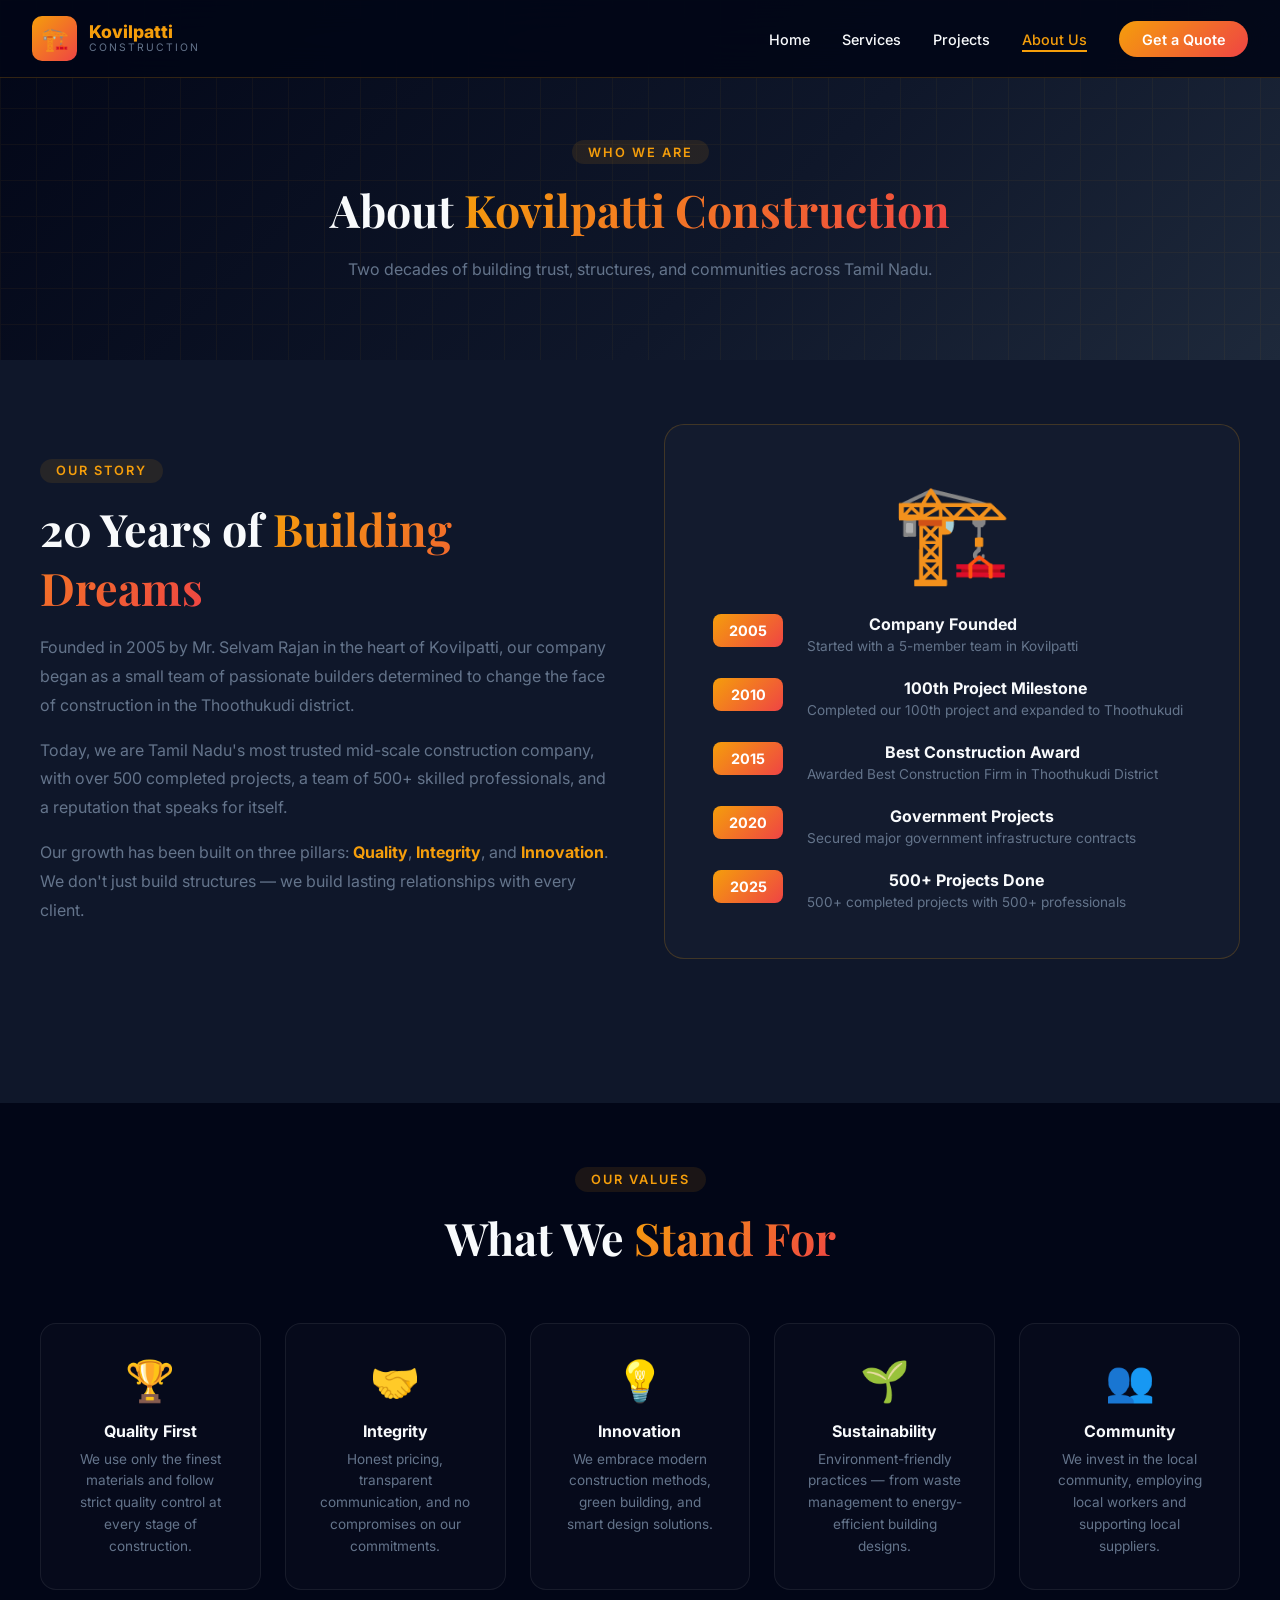
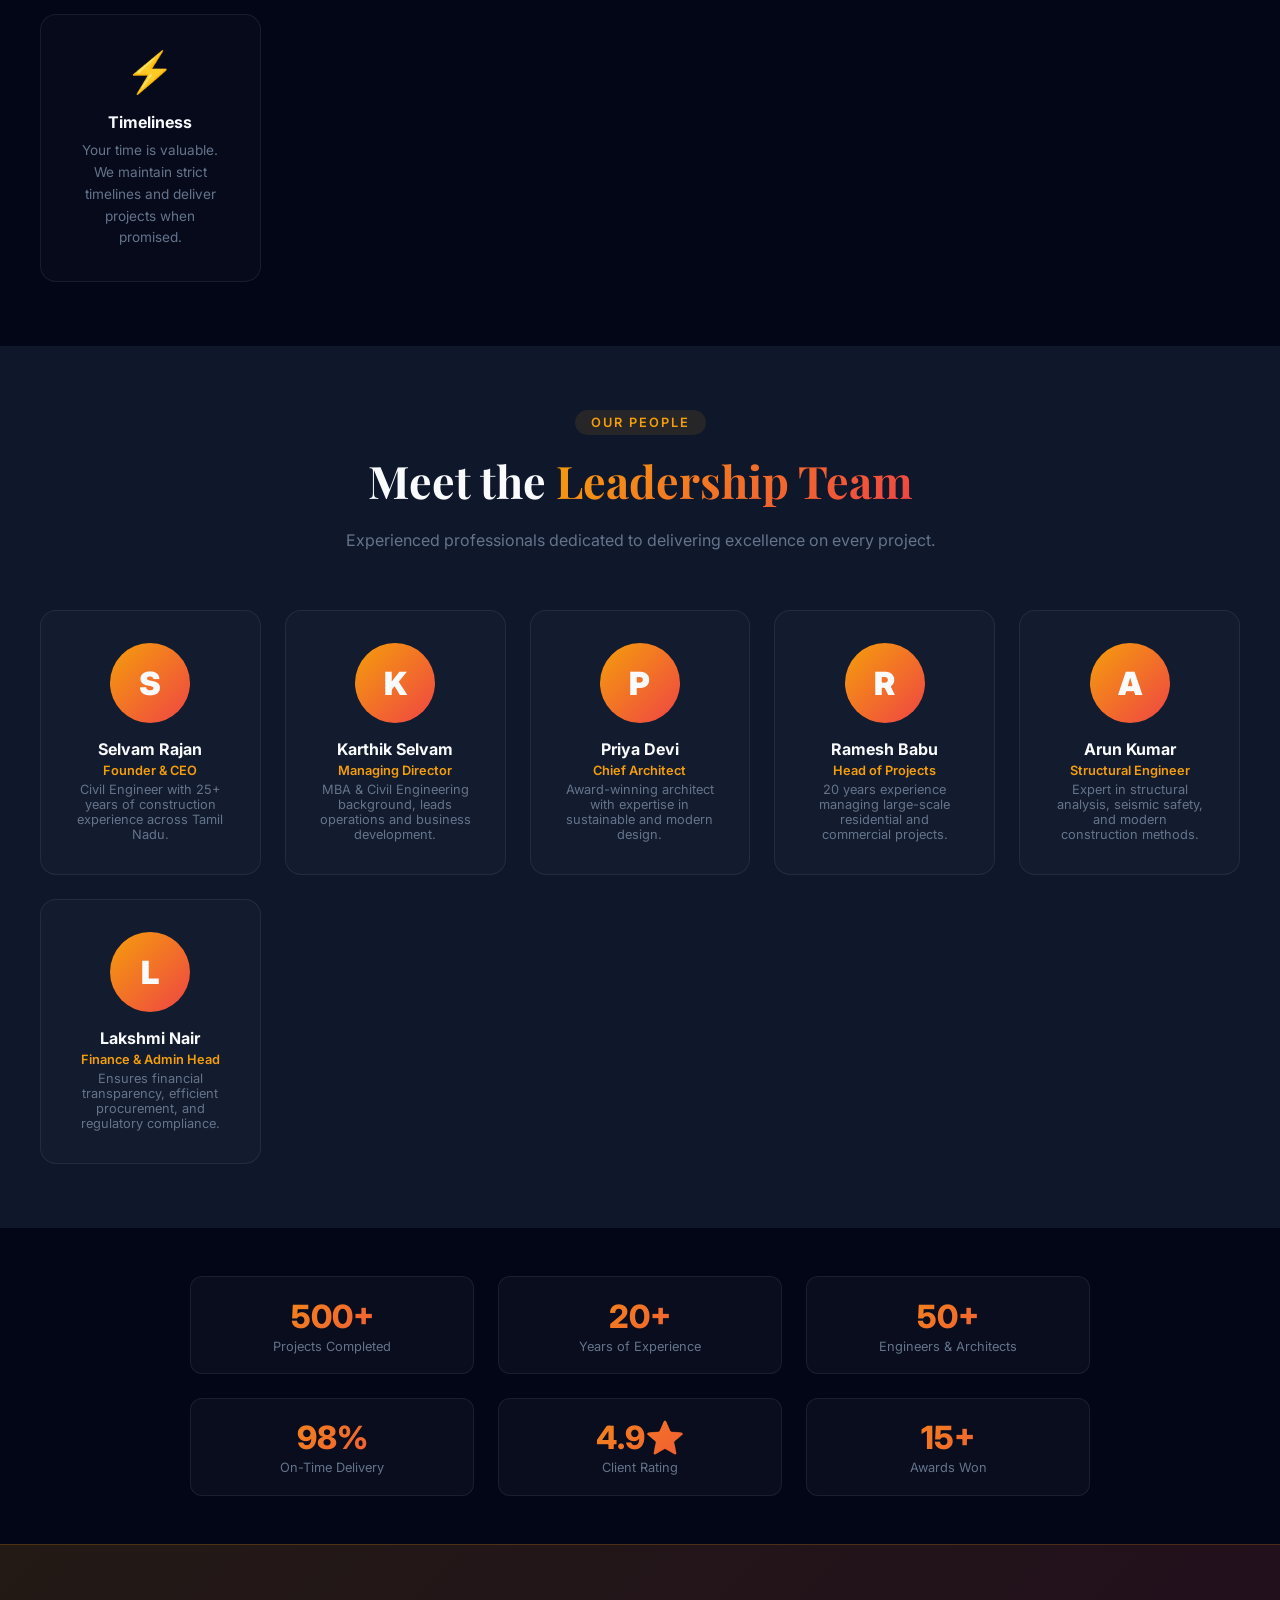
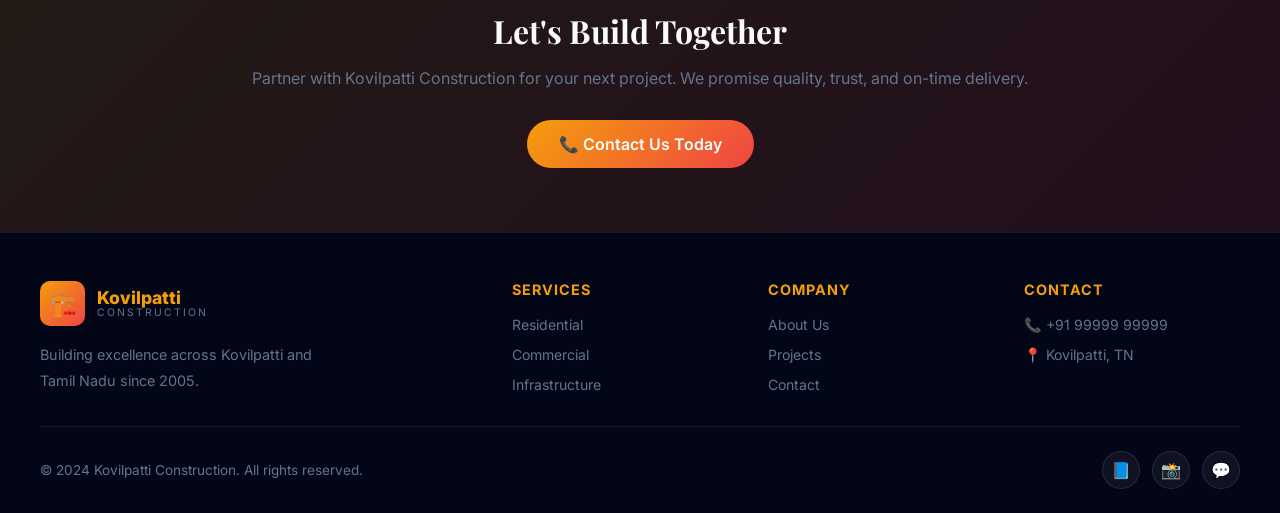
==== about.html @ 0749c0e2 "Initial commit - Kovilpatti Construction website" ====
<!DOCTYPE html>
<html lang="en">
<head>
  <meta charset="UTF-8"/>
  <meta name="viewport" content="width=device-width, initial-scale=1.0"/>
  <meta name="description" content="About Kovilpatti Construction – 20+ years of building excellence in Tamil Nadu. Meet our leadership team and learn our story."/>
  <title>About Us | Kovilpatti Construction</title>
  <link rel="stylesheet" href="style.css"/>
  <style>
    .page-hero {
      min-height: 40vh;
      display: flex; align-items: center; justify-content: center;
      background: linear-gradient(135deg, #020617 0%, #0f172a 60%, #1e293b 100%);
      text-align: center;
      padding: 8rem 2rem 4rem;
      position: relative; overflow: hidden;
    }
    .page-hero::before {
      content: ''; position: absolute; inset: 0;
      background: url('data:image/svg+xml,<svg xmlns="http://www.w3.org/2000/svg" viewBox="0 0 100 100"><defs><pattern id="grid" width="10" height="10" patternUnits="userSpaceOnUse"><path d="M 10 0 L 0 0 0 10" fill="none" stroke="rgba(245,158,11,0.05)" stroke-width="0.5"/></pattern></defs><rect width="100" height="100" fill="url(%23grid)"/></svg>');
    }
    .story-grid {
      display: grid; grid-template-columns: 1fr 1fr;
      gap: 3rem; align-items: center;
      margin-bottom: 5rem;
    }
    .story-visual {
      background: rgba(255,255,255,0.02);
      border: 1px solid rgba(245,158,11,0.2);
      border-radius: 20px;
      padding: 3rem;
      text-align: center;
    }
    .story-icon { font-size: 6rem; margin-bottom: 1.5rem; }
    .timeline { display: flex; flex-direction: column; gap: 1.5rem; }
    .timeline-item {
      display: flex; gap: 1.5rem;
      align-items: flex-start;
    }
    .timeline-year {
      width: 70px; flex-shrink: 0;
      background: var(--gradient);
      color: white;
      text-align: center;
      padding: 0.5rem;
      border-radius: 8px;
      font-weight: 700; font-size: 0.9rem;
    }
    .timeline-content h4 { font-weight: 700; margin-bottom: 0.25rem; }
    .timeline-content p { color: var(--gray); font-size: 0.85rem; }
    .team-grid {
      display: grid;
      grid-template-columns: repeat(auto-fill, minmax(220px, 1fr));
      gap: 1.5rem;
    }
    .team-card {
      background: rgba(255,255,255,0.02);
      border: 1px solid rgba(255,255,255,0.07);
      border-radius: var(--radius);
      padding: 2rem;
      text-align: center;
      transition: all 0.3s;
    }
    .team-card:hover {
      transform: translateY(-5px);
      border-color: rgba(245,158,11,0.3);
    }
    .team-avatar {
      width: 80px; height: 80px;
      border-radius: 50%;
      background: var(--gradient);
      display: flex; align-items: center; justify-content: center;
      font-size: 2rem; font-weight: 900;
      margin: 0 auto 1rem;
    }
    .team-card h3 { font-size: 1rem; font-weight: 700; }
    .team-card .role { color: var(--primary); font-size: 0.8rem; font-weight: 600; margin: 0.25rem 0; }
    .team-card p { color: var(--gray); font-size: 0.8rem; }
    .values-grid {
      display: grid;
      grid-template-columns: repeat(auto-fit, minmax(200px, 1fr));
      gap: 1.5rem;
    }
    .value-card {
      background: rgba(255,255,255,0.02);
      border: 1px solid rgba(255,255,255,0.07);
      border-radius: var(--radius);
      padding: 2rem;
      text-align: center;
      transition: all 0.3s;
    }
    .value-card:hover {
      border-color: rgba(245,158,11,0.3);
      transform: translateY(-4px);
    }
    .value-icon { font-size: 2.5rem; margin-bottom: 1rem; }
    .value-card h3 { font-size: 1rem; font-weight: 700; margin-bottom: 0.5rem; }
    .value-card p { color: var(--gray); font-size: 0.85rem; line-height: 1.6; }
    @media(max-width:900px) {
      .story-grid { grid-template-columns: 1fr; }
    }
  </style>
</head>
<body>

<nav id="navbar">
  <a href="index.html" class="nav-logo">
    <div class="logo-icon">🏗️</div>
    <div class="logo-text"><span>Kovilpatti</span><span>Construction</span></div>
  </a>
  <ul class="nav-links">
    <li><a href="index.html">Home</a></li>
    <li><a href="services.html">Services</a></li>
    <li><a href="projects.html">Projects</a></li>
    <li><a href="about.html" class="active">About Us</a></li>
    <li><a href="contact.html" class="nav-cta">Get a Quote</a></li>
  </ul>
  <button class="hamburger" id="hamburger"><span></span><span></span><span></span></button>
</nav>
<div class="mobile-nav" id="mobileNav">
  <a href="index.html">🏠 Home</a>
  <a href="services.html">🔧 Services</a>
  <a href="projects.html">🏢 Projects</a>
  <a href="about.html">ℹ️ About Us</a>
  <a href="contact.html">📞 Get a Quote</a>
</div>

<div class="page-hero">
  <div style="position:relative;">
    <div class="section-tag">Who We Are</div>
    <h1 class="section-title">About <span class="highlight">Kovilpatti Construction</span></h1>
    <p class="section-desc">Two decades of building trust, structures, and communities across Tamil Nadu.</p>
  </div>
</div>

<!-- STORY -->
<section style="background: var(--dark); padding: 4rem 2rem;">
  <div class="container">
    <div class="story-grid">
      <div>
        <div class="section-tag">Our Story</div>
        <h2 class="section-title" style="text-align:left;">20 Years of <span class="highlight">Building Dreams</span></h2>
        <p style="color:var(--gray); line-height:1.8; margin-bottom:1rem;">
          Founded in 2005 by Mr. Selvam Rajan in the heart of Kovilpatti, our company began as a small team of passionate builders determined to change the face of construction in the Thoothukudi district.
        </p>
        <p style="color:var(--gray); line-height:1.8; margin-bottom:1rem;">
          Today, we are Tamil Nadu's most trusted mid-scale construction company, with over 500 completed projects, a team of 500+ skilled professionals, and a reputation that speaks for itself.
        </p>
        <p style="color:var(--gray); line-height:1.8;">
          Our growth has been built on three pillars: <strong style="color:var(--primary)">Quality</strong>, <strong style="color:var(--primary)">Integrity</strong>, and <strong style="color:var(--primary)">Innovation</strong>. We don't just build structures — we build lasting relationships with every client.
        </p>
      </div>
      <div class="story-visual">
        <div class="story-icon">🏗️</div>
        <div class="timeline">
          <div class="timeline-item">
            <div class="timeline-year">2005</div>
            <div class="timeline-content">
              <h4>Company Founded</h4>
              <p>Started with a 5-member team in Kovilpatti</p>
            </div>
          </div>
          <div class="timeline-item">
            <div class="timeline-year">2010</div>
            <div class="timeline-content">
              <h4>100th Project Milestone</h4>
              <p>Completed our 100th project and expanded to Thoothukudi</p>
            </div>
          </div>
          <div class="timeline-item">
            <div class="timeline-year">2015</div>
            <div class="timeline-content">
              <h4>Best Construction Award</h4>
              <p>Awarded Best Construction Firm in Thoothukudi District</p>
            </div>
          </div>
          <div class="timeline-item">
            <div class="timeline-year">2020</div>
            <div class="timeline-content">
              <h4>Government Projects</h4>
              <p>Secured major government infrastructure contracts</p>
            </div>
          </div>
          <div class="timeline-item">
            <div class="timeline-year">2025</div>
            <div class="timeline-content">
              <h4>500+ Projects Done</h4>
              <p>500+ completed projects with 500+ professionals</p>
            </div>
          </div>
        </div>
      </div>
    </div>
  </div>
</section>

<!-- VALUES -->
<section style="background: var(--darker); padding: 4rem 2rem;">
  <div class="container">
    <div class="section-header">
      <div class="section-tag">Our Values</div>
      <h2 class="section-title">What We <span class="highlight">Stand For</span></h2>
    </div>
    <div class="values-grid">
      <div class="value-card">
        <div class="value-icon">🏆</div>
        <h3>Quality First</h3>
        <p>We use only the finest materials and follow strict quality control at every stage of construction.</p>
      </div>
      <div class="value-card">
        <div class="value-icon">🤝</div>
        <h3>Integrity</h3>
        <p>Honest pricing, transparent communication, and no compromises on our commitments.</p>
      </div>
      <div class="value-card">
        <div class="value-icon">💡</div>
        <h3>Innovation</h3>
        <p>We embrace modern construction methods, green building, and smart design solutions.</p>
      </div>
      <div class="value-card">
        <div class="value-icon">🌱</div>
        <h3>Sustainability</h3>
        <p>Environment-friendly practices — from waste management to energy-efficient building designs.</p>
      </div>
      <div class="value-card">
        <div class="value-icon">👥</div>
        <h3>Community</h3>
        <p>We invest in the local community, employing local workers and supporting local suppliers.</p>
      </div>
      <div class="value-card">
        <div class="value-icon">⚡</div>
        <h3>Timeliness</h3>
        <p>Your time is valuable. We maintain strict timelines and deliver projects when promised.</p>
      </div>
    </div>
  </div>
</section>

<!-- TEAM -->
<section id="team" style="background: var(--dark); padding: 4rem 2rem;">
  <div class="container">
    <div class="section-header">
      <div class="section-tag">Our People</div>
      <h2 class="section-title">Meet the <span class="highlight">Leadership Team</span></h2>
      <p class="section-desc">Experienced professionals dedicated to delivering excellence on every project.</p>
    </div>
    <div class="team-grid">
      <div class="team-card">
        <div class="team-avatar">S</div>
        <h3>Selvam Rajan</h3>
        <div class="role">Founder & CEO</div>
        <p>Civil Engineer with 25+ years of construction experience across Tamil Nadu.</p>
      </div>
      <div class="team-card">
        <div class="team-avatar">K</div>
        <h3>Karthik Selvam</h3>
        <div class="role">Managing Director</div>
        <p>MBA & Civil Engineering background, leads operations and business development.</p>
      </div>
      <div class="team-card">
        <div class="team-avatar">P</div>
        <h3>Priya Devi</h3>
        <div class="role">Chief Architect</div>
        <p>Award-winning architect with expertise in sustainable and modern design.</p>
      </div>
      <div class="team-card">
        <div class="team-avatar">R</div>
        <h3>Ramesh Babu</h3>
        <div class="role">Head of Projects</div>
        <p>20 years experience managing large-scale residential and commercial projects.</p>
      </div>
      <div class="team-card">
        <div class="team-avatar">A</div>
        <h3>Arun Kumar</h3>
        <div class="role">Structural Engineer</div>
        <p>Expert in structural analysis, seismic safety, and modern construction methods.</p>
      </div>
      <div class="team-card">
        <div class="team-avatar">L</div>
        <h3>Lakshmi Nair</h3>
        <div class="role">Finance & Admin Head</div>
        <p>Ensures financial transparency, efficient procurement, and regulatory compliance.</p>
      </div>
    </div>
  </div>
</section>

<!-- STATS -->
<section style="background: var(--darker); padding: 3rem 2rem;">
  <div class="container">
    <div class="hero-stats" style="max-width:900px; margin:0 auto;">
      <div class="stat-card"><div class="num">500+</div><div class="label">Projects Completed</div></div>
      <div class="stat-card"><div class="num">20+</div><div class="label">Years of Experience</div></div>
      <div class="stat-card"><div class="num">50+</div><div class="label">Engineers & Architects</div></div>
      <div class="stat-card"><div class="num">98%</div><div class="label">On-Time Delivery</div></div>
      <div class="stat-card"><div class="num">4.9⭐</div><div class="label">Client Rating</div></div>
      <div class="stat-card"><div class="num">15+</div><div class="label">Awards Won</div></div>
    </div>
  </div>
</section>

<section style="background: linear-gradient(135deg, #f59e0b22, #ef444422); border-top: 1px solid rgba(245,158,11,0.2); padding: 4rem 2rem; text-align:center;">
  <div class="container">
    <h2 style="font-family:'Playfair Display',serif; font-size:2rem; margin-bottom:1rem;">Let's Build Together</h2>
    <p style="color:var(--gray); margin-bottom:2rem;">Partner with Kovilpatti Construction for your next project. We promise quality, trust, and on-time delivery.</p>
    <a href="contact.html" class="btn-primary">📞 Contact Us Today</a>
  </div>
</section>

<footer>
  <div class="footer-grid">
    <div class="footer-brand">
      <a href="index.html" class="nav-logo"><div class="logo-icon">🏗️</div><div class="logo-text"><span>Kovilpatti</span><span>Construction</span></div></a>
      <p>Building excellence across Kovilpatti and Tamil Nadu since 2005.</p>
    </div>
    <div class="footer-col"><h4>Services</h4><ul><li><a href="services.html">Residential</a></li><li><a href="services.html">Commercial</a></li><li><a href="services.html">Infrastructure</a></li></ul></div>
    <div class="footer-col"><h4>Company</h4><ul><li><a href="about.html">About Us</a></li><li><a href="projects.html">Projects</a></li><li><a href="contact.html">Contact</a></li></ul></div>
    <div class="footer-col"><h4>Contact</h4><ul><li><a href="tel:+919999999999">📞 +91 99999 99999</a></li><li><a href="#">📍 Kovilpatti, TN</a></li></ul></div>
  </div>
  <div class="footer-bottom">
    <p>© 2024 Kovilpatti Construction. All rights reserved.</p>
    <div class="social-links">
      <a href="#" class="social-link">📘</a>
      <a href="#" class="social-link">📸</a>
      <a href="#" class="social-link">💬</a>
    </div>
  </div>
</footer>

<script>
  document.getElementById('hamburger').addEventListener('click', () => {
    document.getElementById('mobileNav').classList.toggle('open');
  });
</script>
</body>
</html>
---- style.css ----
@import url('https://fonts.googleapis.com/css2?family=Inter:wght@300;400;500;600;700;800;900&family=Playfair+Display:wght@700;800&display=swap');

:root {
  --primary: #f59e0b;
  --primary-dark: #d97706;
  --secondary: #1e293b;
  --dark: #0f172a;
  --darker: #020617;
  --light: #f8fafc;
  --gray: #64748b;
  --gray-light: #e2e8f0;
  --white: #ffffff;
  --accent: #ef4444;
  --gradient: linear-gradient(135deg, #f59e0b, #ef4444);
  --shadow: 0 20px 60px rgba(0, 0, 0, 0.3);
  --radius: 16px;
}

* {
  margin: 0;
  padding: 0;
  box-sizing: border-box;
}

html {
  scroll-behavior: smooth;
}

body {
  font-family: 'Inter', sans-serif;
  background: var(--darker);
  color: var(--light);
  overflow-x: hidden;
}

/* NAV */
nav {
  position: fixed;
  top: 0;
  left: 0;
  right: 0;
  z-index: 1000;
  padding: 1rem 2rem;
  background: rgba(2, 6, 23, 0.9);
  backdrop-filter: blur(20px);
  border-bottom: 1px solid rgba(245, 158, 11, 0.2);
  display: flex;
  align-items: center;
  justify-content: space-between;
}

.nav-logo {
  display: flex;
  align-items: center;
  gap: 0.75rem;
  text-decoration: none;
}

.nav-logo .logo-icon {
  width: 45px;
  height: 45px;
  background: var(--gradient);
  border-radius: 10px;
  display: flex;
  align-items: center;
  justify-content: center;
  font-size: 1.4rem;
}

.nav-logo .logo-text {
  display: flex;
  flex-direction: column;
}

.nav-logo .logo-text span:first-child {
  font-size: 1.1rem;
  font-weight: 800;
  color: var(--primary);
  line-height: 1;
}

.nav-logo .logo-text span:last-child {
  font-size: 0.65rem;
  font-weight: 400;
  color: var(--gray);
  letter-spacing: 2px;
  text-transform: uppercase;
}

.nav-links {
  display: flex;
  gap: 2rem;
  list-style: none;
}

.nav-links a {
  text-decoration: none;
  color: var(--light);
  font-size: 0.9rem;
  font-weight: 500;
  transition: color 0.3s;
  position: relative;
}

.nav-links a::after {
  content: '';
  position: absolute;
  bottom: -4px;
  left: 0;
  width: 0;
  height: 2px;
  background: var(--primary);
  transition: width 0.3s;
}

.nav-links a:hover {
  color: var(--primary);
}

.nav-links a:hover::after {
  width: 100%;
}

.nav-links a.active {
  color: var(--primary);
}

.nav-links a.active::after {
  width: 100%;
}

.nav-cta {
  background: var(--gradient);
  color: var(--white) !important;
  padding: 0.6rem 1.4rem;
  border-radius: 50px;
  font-weight: 600 !important;
  transition: transform 0.3s, box-shadow 0.3s !important;
}

.nav-cta:hover {
  transform: translateY(-2px);
  box-shadow: 0 8px 25px rgba(245, 158, 11, 0.4);
}

.hamburger {
  display: none;
  flex-direction: column;
  gap: 5px;
  cursor: pointer;
  background: none;
  border: none;
}

.hamburger span {
  width: 25px;
  height: 2px;
  background: var(--light);
  border-radius: 2px;
  transition: all 0.3s;
}

/* HERO */
.hero {
  min-height: 100vh;
  position: relative;
  display: flex;
  align-items: center;
  overflow: hidden;
}

.hero-bg {
  position: absolute;
  inset: 0;
  background: linear-gradient(135deg, #020617 0%, #0f172a 50%, #1e293b 100%);
}

.hero-bg::before {
  content: '';
  position: absolute;
  inset: 0;
  background: url('data:image/svg+xml,<svg xmlns="http://www.w3.org/2000/svg" viewBox="0 0 100 100"><defs><pattern id="grid" width="10" height="10" patternUnits="userSpaceOnUse"><path d="M 10 0 L 0 0 0 10" fill="none" stroke="rgba(245,158,11,0.05)" stroke-width="0.5"/></pattern></defs><rect width="100" height="100" fill="url(%23grid)"/></svg>');
}

.hero-glow {
  position: absolute;
  width: 600px;
  height: 600px;
  background: radial-gradient(circle, rgba(245, 158, 11, 0.15) 0%, transparent 70%);
  top: -100px;
  right: -100px;
  border-radius: 50%;
  animation: pulse 4s ease-in-out infinite;
}

@keyframes pulse {

  0%,
  100% {
    transform: scale(1);
    opacity: 0.5;
  }

  50% {
    transform: scale(1.1);
    opacity: 1;
  }
}

.hero-content {
  position: relative;
  max-width: 1200px;
  margin: 0 auto;
  padding: 0 2rem;
  padding-top: 80px;
  display: grid;
  grid-template-columns: 1fr 1fr;
  gap: 4rem;
  align-items: center;
}

.hero-badge {
  display: inline-flex;
  align-items: center;
  gap: 0.5rem;
  background: rgba(245, 158, 11, 0.1);
  border: 1px solid rgba(245, 158, 11, 0.3);
  color: var(--primary);
  padding: 0.4rem 1rem;
  border-radius: 50px;
  font-size: 0.8rem;
  font-weight: 600;
  letter-spacing: 1px;
  text-transform: uppercase;
  margin-bottom: 1.5rem;
}

.hero-title {
  font-family: 'Playfair Display', serif;
  font-size: clamp(2.5rem, 5vw, 4rem);
  font-weight: 800;
  line-height: 1.1;
  margin-bottom: 1.5rem;
}

.hero-title .highlight {
  background: var(--gradient);
  -webkit-background-clip: text;
  -webkit-text-fill-color: transparent;
  background-clip: text;
}

.hero-desc {
  color: var(--gray);
  font-size: 1.1rem;
  line-height: 1.8;
  margin-bottom: 2rem;
}

.hero-buttons {
  display: flex;
  gap: 1rem;
  flex-wrap: wrap;
}

.btn-primary {
  background: var(--gradient);
  color: var(--white);
  padding: 0.9rem 2rem;
  border-radius: 50px;
  font-weight: 600;
  font-size: 1rem;
  text-decoration: none;
  border: none;
  cursor: pointer;
  transition: transform 0.3s, box-shadow 0.3s;
  display: inline-flex;
  align-items: center;
  gap: 0.5rem;
}

.btn-primary:hover {
  transform: translateY(-3px);
  box-shadow: 0 12px 35px rgba(245, 158, 11, 0.4);
}

.btn-outline {
  background: transparent;
  color: var(--light);
  padding: 0.9rem 2rem;
  border-radius: 50px;
  font-weight: 600;
  font-size: 1rem;
  text-decoration: none;
  border: 2px solid rgba(255, 255, 255, 0.2);
  cursor: pointer;
  transition: all 0.3s;
  display: inline-flex;
  align-items: center;
  gap: 0.5rem;
}

.btn-outline:hover {
  border-color: var(--primary);
  color: var(--primary);
}

.hero-stats {
  display: grid;
  grid-template-columns: repeat(3, 1fr);
  gap: 1.5rem;
  margin-top: 2.5rem;
}

.stat-card {
  background: rgba(255, 255, 255, 0.03);
  border: 1px solid rgba(255, 255, 255, 0.07);
  border-radius: 12px;
  padding: 1.2rem;
  text-align: center;
  transition: transform 0.3s;
}

.stat-card:hover {
  transform: translateY(-4px);
}

.stat-card .num {
  font-size: 2rem;
  font-weight: 800;
  background: var(--gradient);
  -webkit-background-clip: text;
  -webkit-text-fill-color: transparent;
  background-clip: text;
}

.stat-card .label {
  color: var(--gray);
  font-size: 0.8rem;
  margin-top: 0.2rem;
}

.hero-image-section {
  position: relative;
}

.hero-img-card {
  background: rgba(255, 255, 255, 0.03);
  border: 1px solid rgba(245, 158, 11, 0.2);
  border-radius: 24px;
  overflow: hidden;
  position: relative;
  height: 450px;
}

.hero-img-card img {
  width: 100%;
  height: 100%;
  object-fit: cover;
}

.hero-img-overlay {
  position: absolute;
  inset: 0;
  background: linear-gradient(to top, rgba(2, 6, 23, 0.8) 0%, transparent 60%);
}

.hero-float-badge {
  position: absolute;
  bottom: 1.5rem;
  left: 1.5rem;
  background: rgba(2, 6, 23, 0.9);
  border: 1px solid rgba(245, 158, 11, 0.3);
  border-radius: 12px;
  padding: 1rem 1.5rem;
  backdrop-filter: blur(10px);
}

.hero-float-badge p:first-child {
  font-weight: 700;
  font-size: 1.1rem;
  color: var(--primary);
}

.hero-float-badge p:last-child {
  font-size: 0.8rem;
  color: var(--gray);
}

/* SECTIONS */
section {
  padding: 5rem 2rem;
}

.section-header {
  text-align: center;
  margin-bottom: 3.5rem;
}

.section-tag {
  display: inline-block;
  background: rgba(245, 158, 11, 0.1);
  color: var(--primary);
  padding: 0.3rem 1rem;
  border-radius: 50px;
  font-size: 0.8rem;
  font-weight: 600;
  letter-spacing: 2px;
  text-transform: uppercase;
  margin-bottom: 1rem;
}

.section-title {
  font-family: 'Playfair Display', serif;
  font-size: clamp(2rem, 4vw, 2.8rem);
  font-weight: 700;
  margin-bottom: 1rem;
}

.section-title .highlight {
  background: var(--gradient);
  -webkit-background-clip: text;
  -webkit-text-fill-color: transparent;
  background-clip: text;
}

.section-desc {
  color: var(--gray);
  max-width: 600px;
  margin: 0 auto;
  line-height: 1.8;
}

.container {
  max-width: 1200px;
  margin: 0 auto;
}

/* SERVICES */
.services-section {
  background: var(--dark);
}

.services-grid {
  display: grid;
  grid-template-columns: repeat(auto-fit, minmax(300px, 1fr));
  gap: 1.5rem;
}

.service-card {
  background: rgba(255, 255, 255, 0.03);
  border: 1px solid rgba(255, 255, 255, 0.07);
  border-radius: var(--radius);
  padding: 2rem;
  transition: all 0.4s;
  position: relative;
  overflow: hidden;
}

.service-card::before {
  content: '';
  position: absolute;
  top: 0;
  left: 0;
  right: 0;
  height: 3px;
  background: var(--gradient);
  transform: scaleX(0);
  transition: transform 0.4s;
}

.service-card:hover {
  transform: translateY(-8px);
  border-color: rgba(245, 158, 11, 0.3);
  box-shadow: 0 20px 50px rgba(0, 0, 0, 0.3);
}

.service-card:hover::before {
  transform: scaleX(1);
}

.service-icon {
  width: 60px;
  height: 60px;
  background: rgba(245, 158, 11, 0.1);
  border-radius: 14px;
  display: flex;
  align-items: center;
  justify-content: center;
  font-size: 1.8rem;
  margin-bottom: 1.2rem;
  transition: transform 0.3s;
}

.service-card:hover .service-icon {
  transform: scale(1.1);
}

.service-card h3 {
  font-size: 1.2rem;
  font-weight: 700;
  margin-bottom: 0.75rem;
}

.service-card p {
  color: var(--gray);
  line-height: 1.7;
  font-size: 0.9rem;
}

/* PROJECTS */
.projects-section {
  background: var(--darker);
}

.projects-grid {
  display: grid;
  grid-template-columns: repeat(auto-fit, minmax(350px, 1fr));
  gap: 1.5rem;
}

.project-card {
  background: rgba(255, 255, 255, 0.02);
  border: 1px solid rgba(255, 255, 255, 0.07);
  border-radius: var(--radius);
  overflow: hidden;
  transition: all 0.4s;
  cursor: pointer;
}

.project-card:hover {
  transform: translateY(-6px);
  box-shadow: var(--shadow);
  border-color: rgba(245, 158, 11, 0.3);
}

.project-img {
  height: 220px;
  position: relative;
  overflow: hidden;
}

.project-img img {
  width: 100%;
  height: 100%;
  object-fit: cover;
  transition: transform 0.5s;
}

.project-card:hover .project-img img {
  transform: scale(1.08);
}

.project-tag {
  position: absolute;
  top: 1rem;
  left: 1rem;
  background: var(--gradient);
  color: var(--white);
  padding: 0.3rem 0.8rem;
  border-radius: 50px;
  font-size: 0.75rem;
  font-weight: 600;
}

.project-body {
  padding: 1.5rem;
}

.project-body h3 {
  font-size: 1.1rem;
  font-weight: 700;
  margin-bottom: 0.5rem;
}

.project-body p {
  color: var(--gray);
  font-size: 0.9rem;
  line-height: 1.6;
}

.project-meta {
  display: flex;
  gap: 1rem;
  margin-top: 1rem;
  flex-wrap: wrap;
}

.project-meta span {
  display: flex;
  align-items: center;
  gap: 0.3rem;
  color: var(--primary);
  font-size: 0.8rem;
  font-weight: 600;
}

/* WHY US */
.whyus-section {
  background: var(--dark);
}

.whyus-grid {
  display: grid;
  grid-template-columns: 1fr 1fr;
  gap: 4rem;
  align-items: center;
}

.whyus-list {
  display: flex;
  flex-direction: column;
  gap: 1.5rem;
}

.whyus-item {
  display: flex;
  gap: 1rem;
  background: rgba(255, 255, 255, 0.02);
  border: 1px solid rgba(255, 255, 255, 0.07);
  border-radius: 12px;
  padding: 1.2rem;
  transition: all 0.3s;
}

.whyus-item:hover {
  border-color: rgba(245, 158, 11, 0.3);
  background: rgba(245, 158, 11, 0.03);
}

.whyus-icon {
  width: 48px;
  height: 48px;
  flex-shrink: 0;
  background: rgba(245, 158, 11, 0.1);
  border-radius: 10px;
  display: flex;
  align-items: center;
  justify-content: center;
  font-size: 1.4rem;
}

.whyus-item h4 {
  font-size: 1rem;
  font-weight: 700;
  margin-bottom: 0.3rem;
}

.whyus-item p {
  color: var(--gray);
  font-size: 0.85rem;
  line-height: 1.6;
}

.whyus-visual {
  position: relative;
}

.big-stat-card {
  background: rgba(255, 255, 255, 0.03);
  border: 1px solid rgba(245, 158, 11, 0.2);
  border-radius: 20px;
  padding: 2.5rem;
  text-align: center;
}

.big-num {
  font-size: 4.5rem;
  font-weight: 900;
  background: var(--gradient);
  -webkit-background-clip: text;
  -webkit-text-fill-color: transparent;
  background-clip: text;
  line-height: 1;
}

.big-label {
  color: var(--gray);
  font-size: 1rem;
  margin-top: 0.5rem;
}

.mini-stats {
  display: grid;
  grid-template-columns: 1fr 1fr;
  gap: 1rem;
  margin-top: 1rem;
}

.mini-stat {
  background: rgba(255, 255, 255, 0.02);
  border: 1px solid rgba(255, 255, 255, 0.07);
  border-radius: 12px;
  padding: 1.2rem;
  text-align: center;
}

.mini-stat .num {
  font-size: 1.8rem;
  font-weight: 800;
  background: var(--gradient);
  -webkit-background-clip: text;
  -webkit-text-fill-color: transparent;
  background-clip: text;
}

.mini-stat .lbl {
  color: var(--gray);
  font-size: 0.75rem;
}

/* TESTIMONIALS */
.testimonials-section {
  background: var(--darker);
}

.testimonials-grid {
  display: grid;
  grid-template-columns: repeat(auto-fit, minmax(300px, 1fr));
  gap: 1.5rem;
}

.testimonial-card {
  background: rgba(255, 255, 255, 0.03);
  border: 1px solid rgba(255, 255, 255, 0.07);
  border-radius: var(--radius);
  padding: 2rem;
  transition: all 0.3s;
}

.testimonial-card:hover {
  transform: translateY(-4px);
  border-color: rgba(245, 158, 11, 0.3);
}

.stars {
  color: var(--primary);
  font-size: 1.1rem;
  margin-bottom: 1rem;
}

.testimonial-card p {
  color: var(--gray);
  line-height: 1.8;
  font-size: 0.95rem;
  font-style: italic;
  margin-bottom: 1.5rem;
}

.reviewer {
  display: flex;
  align-items: center;
  gap: 0.75rem;
}

.reviewer-avatar {
  width: 44px;
  height: 44px;
  border-radius: 50%;
  background: var(--gradient);
  display: flex;
  align-items: center;
  justify-content: center;
  font-weight: 700;
  font-size: 1.1rem;
}

.reviewer-name {
  font-weight: 600;
  font-size: 0.95rem;
}

.reviewer-role {
  color: var(--gray);
  font-size: 0.78rem;
}

/* CONTACT */
.contact-section {
  background: var(--dark);
}

.contact-grid {
  display: grid;
  grid-template-columns: 1fr 1.4fr;
  gap: 3rem;
}

.contact-info {
  display: flex;
  flex-direction: column;
  gap: 1.5rem;
}

.contact-item {
  display: flex;
  gap: 1rem;
  background: rgba(255, 255, 255, 0.02);
  border: 1px solid rgba(255, 255, 255, 0.07);
  border-radius: 12px;
  padding: 1.2rem;
}

.contact-item-icon {
  width: 48px;
  height: 48px;
  flex-shrink: 0;
  background: rgba(245, 158, 11, 0.1);
  border-radius: 10px;
  display: flex;
  align-items: center;
  justify-content: center;
  font-size: 1.4rem;
}

.contact-item h4 {
  font-size: 0.85rem;
  color: var(--gray);
  margin-bottom: 0.2rem;
}

.contact-item p {
  font-weight: 600;
  font-size: 0.95rem;
}

.contact-form {
  background: rgba(255, 255, 255, 0.02);
  border: 1px solid rgba(255, 255, 255, 0.07);
  border-radius: 20px;
  padding: 2.5rem;
}

.form-row {
  display: grid;
  grid-template-columns: 1fr 1fr;
  gap: 1rem;
}

.form-group {
  display: flex;
  flex-direction: column;
  gap: 0.5rem;
  margin-bottom: 1rem;
}

.form-group label {
  font-size: 0.85rem;
  font-weight: 600;
  color: var(--gray);
}

.form-group input,
.form-group select,
.form-group textarea {
  background: rgba(255, 255, 255, 0.04);
  border: 1px solid rgba(255, 255, 255, 0.1);
  border-radius: 10px;
  padding: 0.85rem 1rem;
  color: var(--light);
  font-size: 0.95rem;
  font-family: inherit;
  transition: border-color 0.3s;
  outline: none;
}

.form-group input:focus,
.form-group select:focus,
.form-group textarea:focus {
  border-color: var(--primary);
  box-shadow: 0 0 0 3px rgba(245, 158, 11, 0.1);
}

.form-group select option {
  background: var(--dark);
}

.form-group textarea {
  resize: vertical;
  min-height: 120px;
}

.submit-btn {
  width: 100%;
  background: var(--gradient);
  color: var(--white);
  border: none;
  cursor: pointer;
  padding: 1rem;
  border-radius: 50px;
  font-size: 1rem;
  font-weight: 700;
  font-family: inherit;
  transition: transform 0.3s, box-shadow 0.3s;
  display: flex;
  align-items: center;
  justify-content: center;
  gap: 0.5rem;
}

.submit-btn:hover {
  transform: translateY(-2px);
  box-shadow: 0 10px 30px rgba(245, 158, 11, 0.4);
}

/* FOOTER */
footer {
  background: var(--darker);
  border-top: 1px solid rgba(255, 255, 255, 0.07);
  padding: 3rem 2rem 1.5rem;
}

.footer-grid {
  max-width: 1200px;
  margin: 0 auto;
  display: grid;
  grid-template-columns: 2fr 1fr 1fr 1fr;
  gap: 2.5rem;
  padding-bottom: 2rem;
  border-bottom: 1px solid rgba(255, 255, 255, 0.07);
}

.footer-brand p {
  color: var(--gray);
  font-size: 0.9rem;
  line-height: 1.8;
  margin-top: 1rem;
  max-width: 280px;
}

.footer-col h4 {
  font-size: 0.9rem;
  font-weight: 700;
  color: var(--primary);
  margin-bottom: 1rem;
  text-transform: uppercase;
  letter-spacing: 1px;
}

.footer-col ul {
  list-style: none;
  display: flex;
  flex-direction: column;
  gap: 0.6rem;
}

.footer-col ul li a {
  color: var(--gray);
  text-decoration: none;
  font-size: 0.88rem;
  transition: color 0.3s;
}

.footer-col ul li a:hover {
  color: var(--primary);
}

.footer-bottom {
  max-width: 1200px;
  margin: 0 auto;
  padding-top: 1.5rem;
  display: flex;
  justify-content: space-between;
  align-items: center;
  flex-wrap: wrap;
  gap: 1rem;
}

.footer-bottom p {
  color: var(--gray);
  font-size: 0.85rem;
}

.social-links {
  display: flex;
  gap: 0.75rem;
}

.social-link {
  width: 38px;
  height: 38px;
  background: rgba(255, 255, 255, 0.05);
  border: 1px solid rgba(255, 255, 255, 0.1);
  border-radius: 50%;
  display: flex;
  align-items: center;
  justify-content: center;
  text-decoration: none;
  font-size: 1rem;
  transition: all 0.3s;
}

.social-link:hover {
  background: var(--gradient);
  border-color: transparent;
  transform: translateY(-2px);
}

/* PROCESS SECTION */
.process-section {
  background: var(--darker);
}

.process-steps {
  display: grid;
  grid-template-columns: repeat(auto-fit, minmax(200px, 1fr));
  gap: 1.5rem;
  position: relative;
}

.process-step {
  text-align: center;
  padding: 2rem 1rem;
}

.step-number {
  width: 60px;
  height: 60px;
  background: var(--gradient);
  border-radius: 50%;
  display: flex;
  align-items: center;
  justify-content: center;
  font-size: 1.4rem;
  font-weight: 900;
  margin: 0 auto 1rem;
  box-shadow: 0 8px 25px rgba(245, 158, 11, 0.3);
}

.process-step h3 {
  font-size: 1rem;
  font-weight: 700;
  margin-bottom: 0.5rem;
}

.process-step p {
  color: var(--gray);
  font-size: 0.85rem;
  line-height: 1.6;
}

/* MOBILE NAV */
.mobile-nav {
  display: none;
  position: fixed;
  top: 75px;
  left: 0;
  right: 0;
  background: rgba(2, 6, 23, 0.98);
  backdrop-filter: blur(20px);
  padding: 1.5rem 2rem;
  flex-direction: column;
  gap: 1rem;
  z-index: 999;
  border-bottom: 1px solid rgba(245, 158, 11, 0.2);
}

.mobile-nav.open {
  display: flex;
}

.mobile-nav a {
  color: var(--light);
  text-decoration: none;
  font-size: 1rem;
  font-weight: 500;
  padding: 0.5rem 0;
  border-bottom: 1px solid rgba(255, 255, 255, 0.05);
}

.mobile-nav a:hover {
  color: var(--primary);
}

@media (max-width: 900px) {
  .nav-links {
    display: none;
  }

  .hamburger {
    display: flex;
  }

  .hero-content {
    grid-template-columns: 1fr;
  }

  .hero-image-section {
    display: none;
  }

  .hero-stats {
    grid-template-columns: repeat(3, 1fr);
  }

  .whyus-grid {
    grid-template-columns: 1fr;
  }

  .contact-grid {
    grid-template-columns: 1fr;
  }

  .footer-grid {
    grid-template-columns: 1fr 1fr;
  }

  .form-row {
    grid-template-columns: 1fr;
  }
}

@media (max-width: 600px) {
  .hero-stats {
    grid-template-columns: 1fr;
  }

  .footer-grid {
    grid-template-columns: 1fr;
  }

  .projects-grid {
    grid-template-columns: 1fr;
  }
}
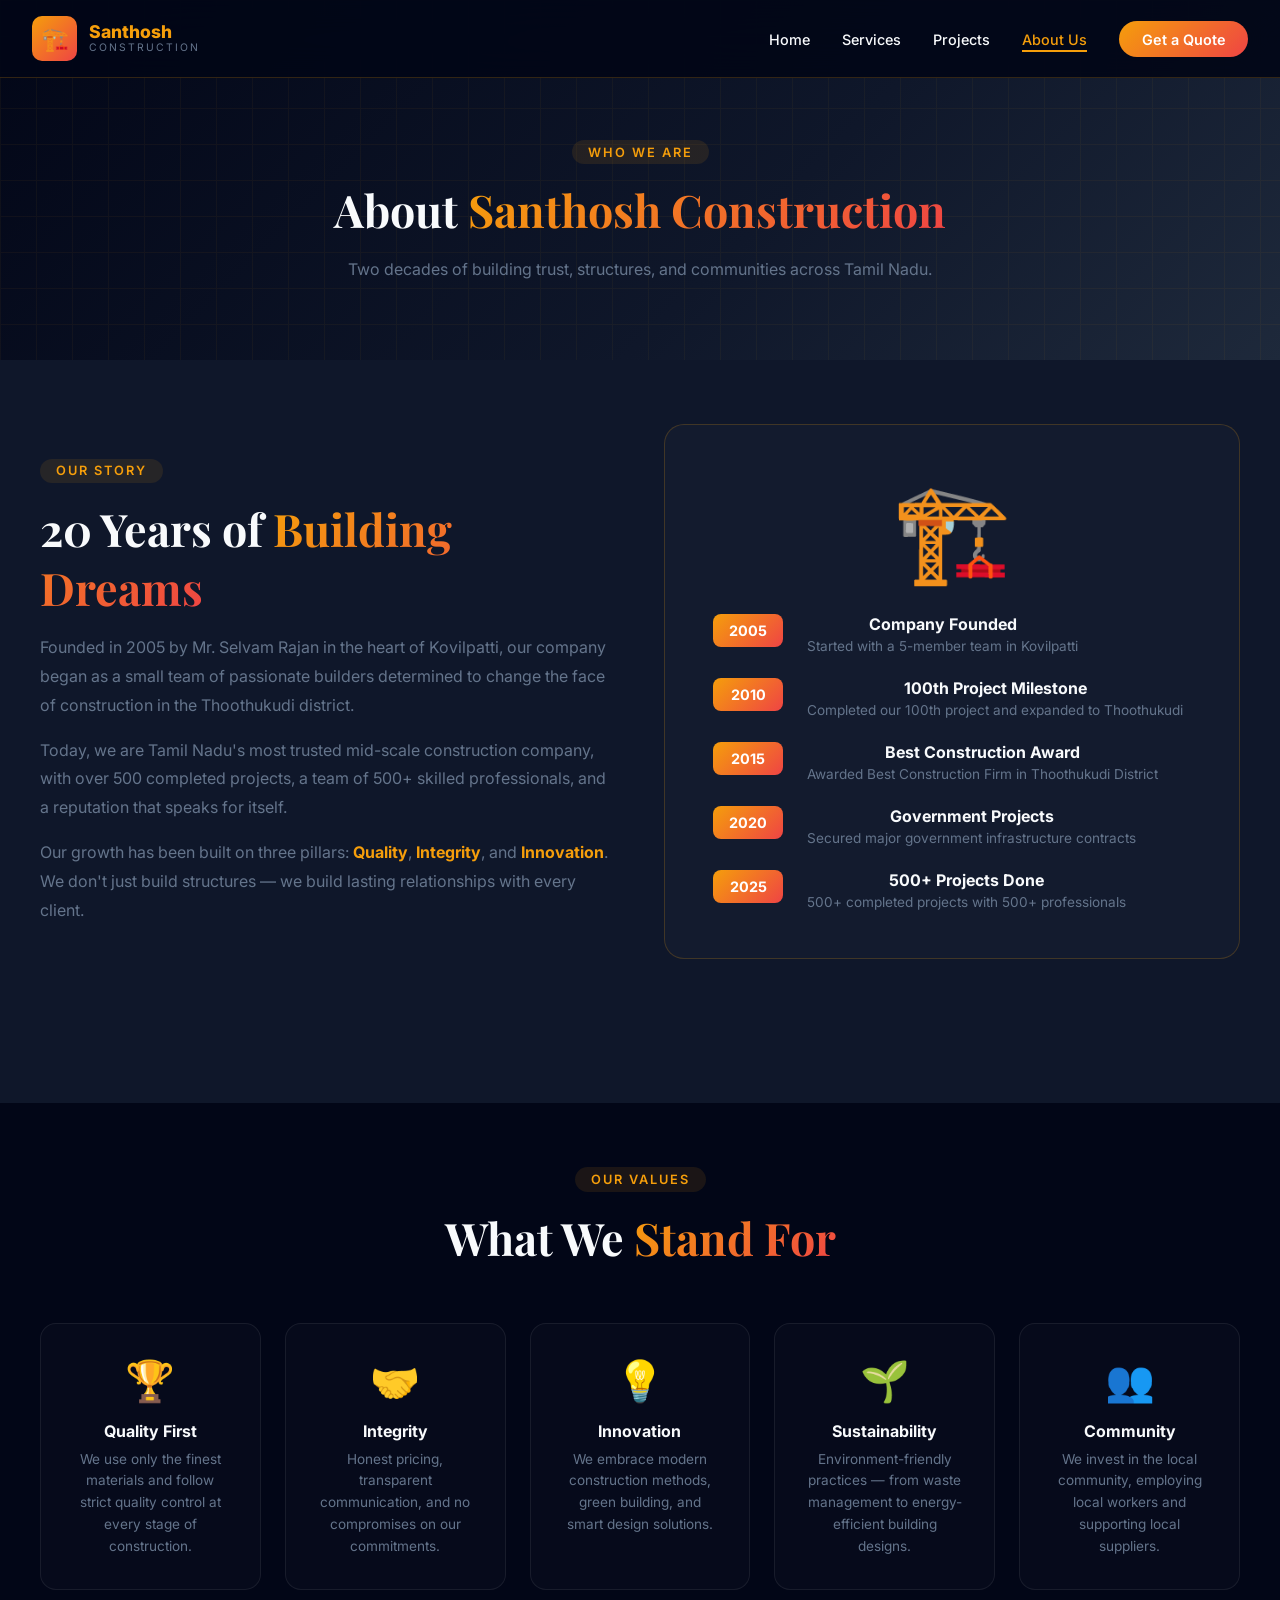
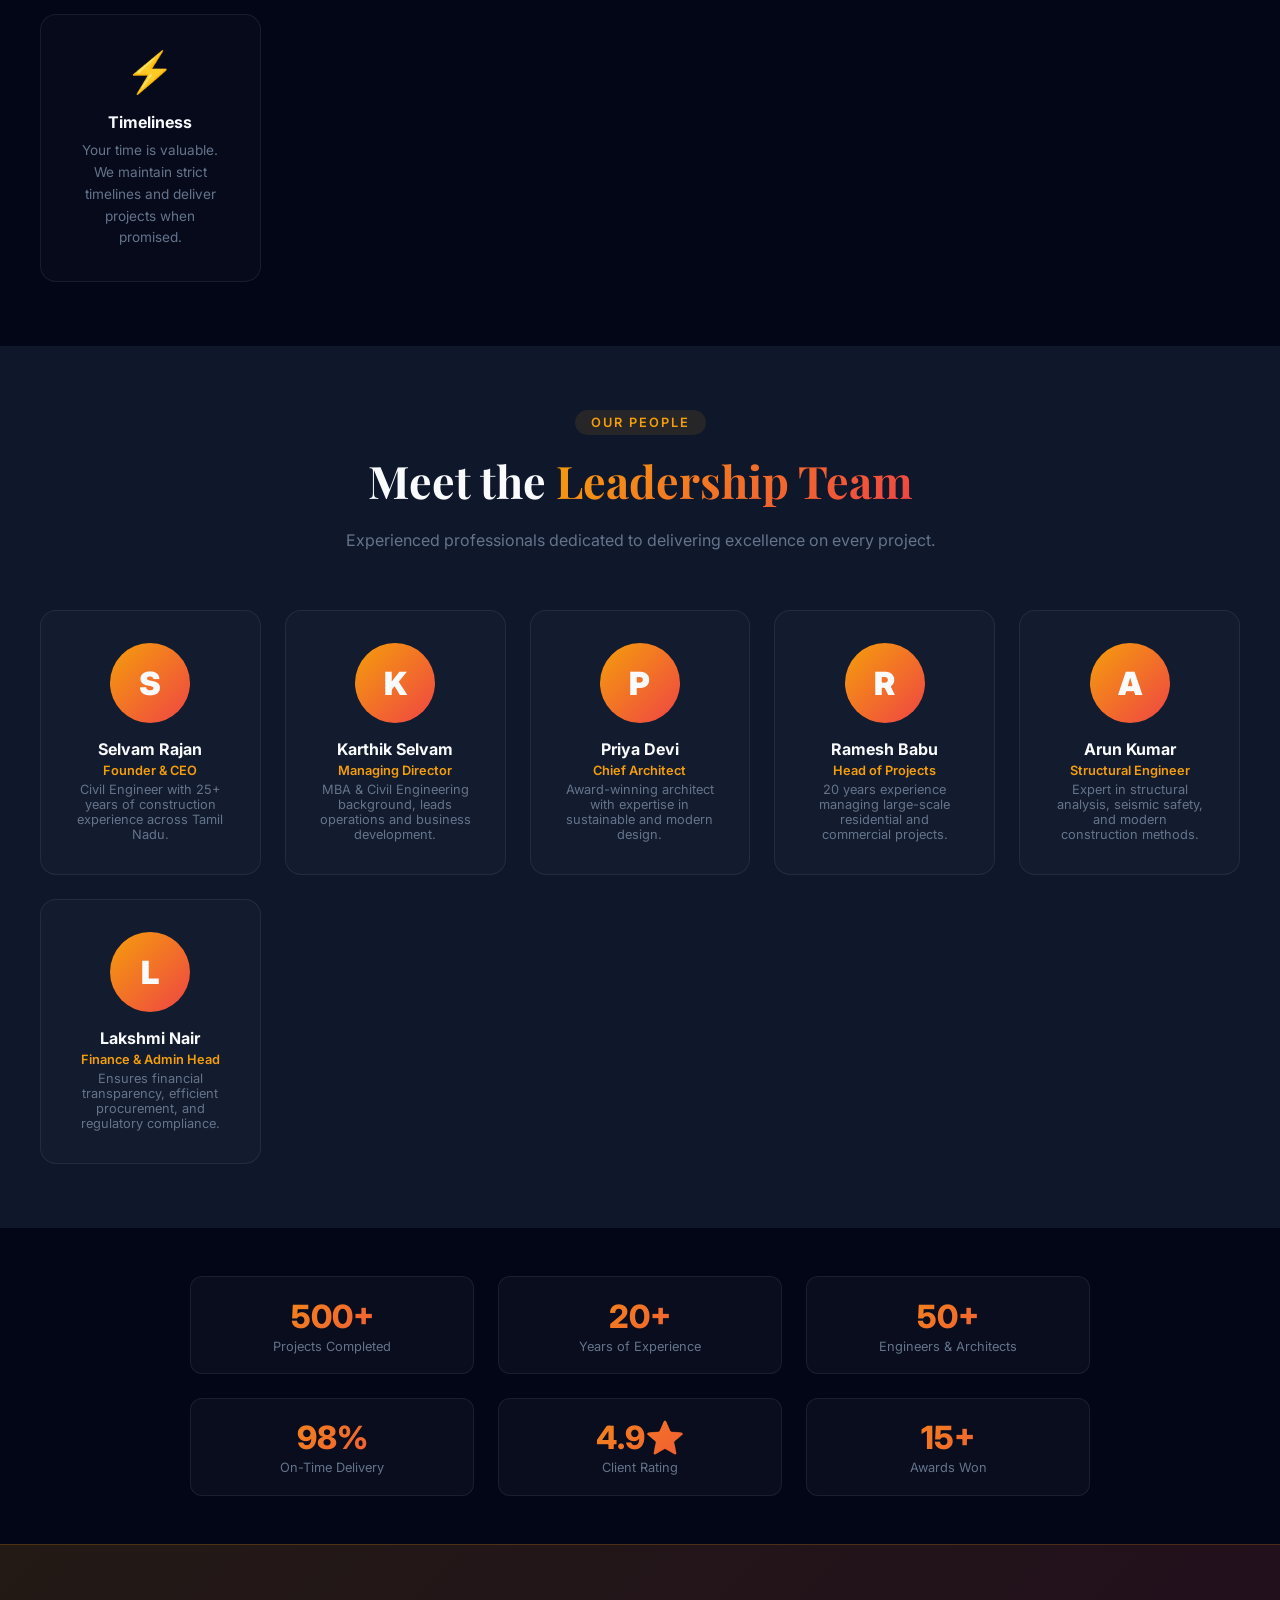
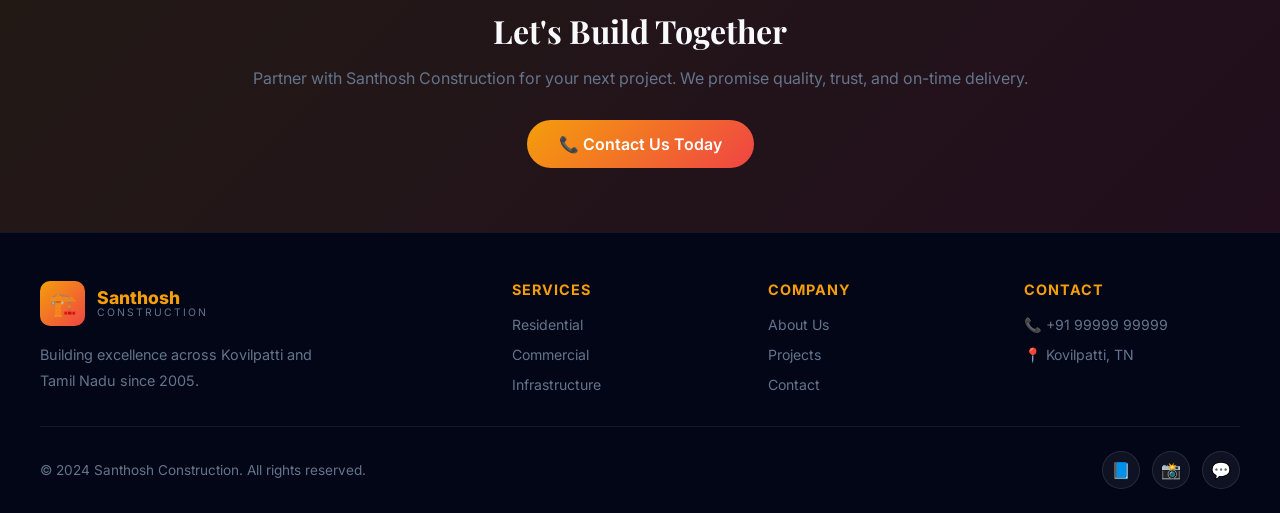
==== commit 974d1901: "Rebrand to Santhosh Construction" ====
--- a/about.html
+++ b/about.html
@@ -3,8 +3,8 @@
 <head>
   <meta charset="UTF-8"/>
   <meta name="viewport" content="width=device-width, initial-scale=1.0"/>
-  <meta name="description" content="About Kovilpatti Construction – 20+ years of building excellence in Tamil Nadu. Meet our leadership team and learn our story."/>
-  <title>About Us | Kovilpatti Construction</title>
+  <meta name="description" content="About Santhosh Construction – 20+ years of building excellence in Tamil Nadu. Meet our leadership team and learn our story."/>
+  <title>About Us | Santhosh Construction</title>
   <link rel="stylesheet" href="style.css"/>
   <style>
     .page-hero {
@@ -106,7 +106,7 @@
 <nav id="navbar">
   <a href="index.html" class="nav-logo">
     <div class="logo-icon">🏗️</div>
-    <div class="logo-text"><span>Kovilpatti</span><span>Construction</span></div>
+    <div class="logo-text"><span>Santhosh</span><span>Construction</span></div>
   </a>
   <ul class="nav-links">
     <li><a href="index.html">Home</a></li>
@@ -128,7 +128,7 @@
 <div class="page-hero">
   <div style="position:relative;">
     <div class="section-tag">Who We Are</div>
-    <h1 class="section-title">About <span class="highlight">Kovilpatti Construction</span></h1>
+    <h1 class="section-title">About <span class="highlight">Santhosh Construction</span></h1>
     <p class="section-desc">Two decades of building trust, structures, and communities across Tamil Nadu.</p>
   </div>
 </div>
@@ -302,7 +302,7 @@
 <section style="background: linear-gradient(135deg, #f59e0b22, #ef444422); border-top: 1px solid rgba(245,158,11,0.2); padding: 4rem 2rem; text-align:center;">
   <div class="container">
     <h2 style="font-family:'Playfair Display',serif; font-size:2rem; margin-bottom:1rem;">Let's Build Together</h2>
-    <p style="color:var(--gray); margin-bottom:2rem;">Partner with Kovilpatti Construction for your next project. We promise quality, trust, and on-time delivery.</p>
+    <p style="color:var(--gray); margin-bottom:2rem;">Partner with Santhosh Construction for your next project. We promise quality, trust, and on-time delivery.</p>
     <a href="contact.html" class="btn-primary">📞 Contact Us Today</a>
   </div>
 </section>
@@ -310,7 +310,7 @@
 <footer>
   <div class="footer-grid">
     <div class="footer-brand">
-      <a href="index.html" class="nav-logo"><div class="logo-icon">🏗️</div><div class="logo-text"><span>Kovilpatti</span><span>Construction</span></div></a>
+      <a href="index.html" class="nav-logo"><div class="logo-icon">🏗️</div><div class="logo-text"><span>Santhosh</span><span>Construction</span></div></a>
       <p>Building excellence across Kovilpatti and Tamil Nadu since 2005.</p>
     </div>
     <div class="footer-col"><h4>Services</h4><ul><li><a href="services.html">Residential</a></li><li><a href="services.html">Commercial</a></li><li><a href="services.html">Infrastructure</a></li></ul></div>
@@ -318,7 +318,7 @@
     <div class="footer-col"><h4>Contact</h4><ul><li><a href="tel:+919999999999">📞 +91 99999 99999</a></li><li><a href="#">📍 Kovilpatti, TN</a></li></ul></div>
   </div>
   <div class="footer-bottom">
-    <p>© 2024 Kovilpatti Construction. All rights reserved.</p>
+    <p>© 2024 Santhosh Construction. All rights reserved.</p>
     <div class="social-links">
       <a href="#" class="social-link">📘</a>
       <a href="#" class="social-link">📸</a>
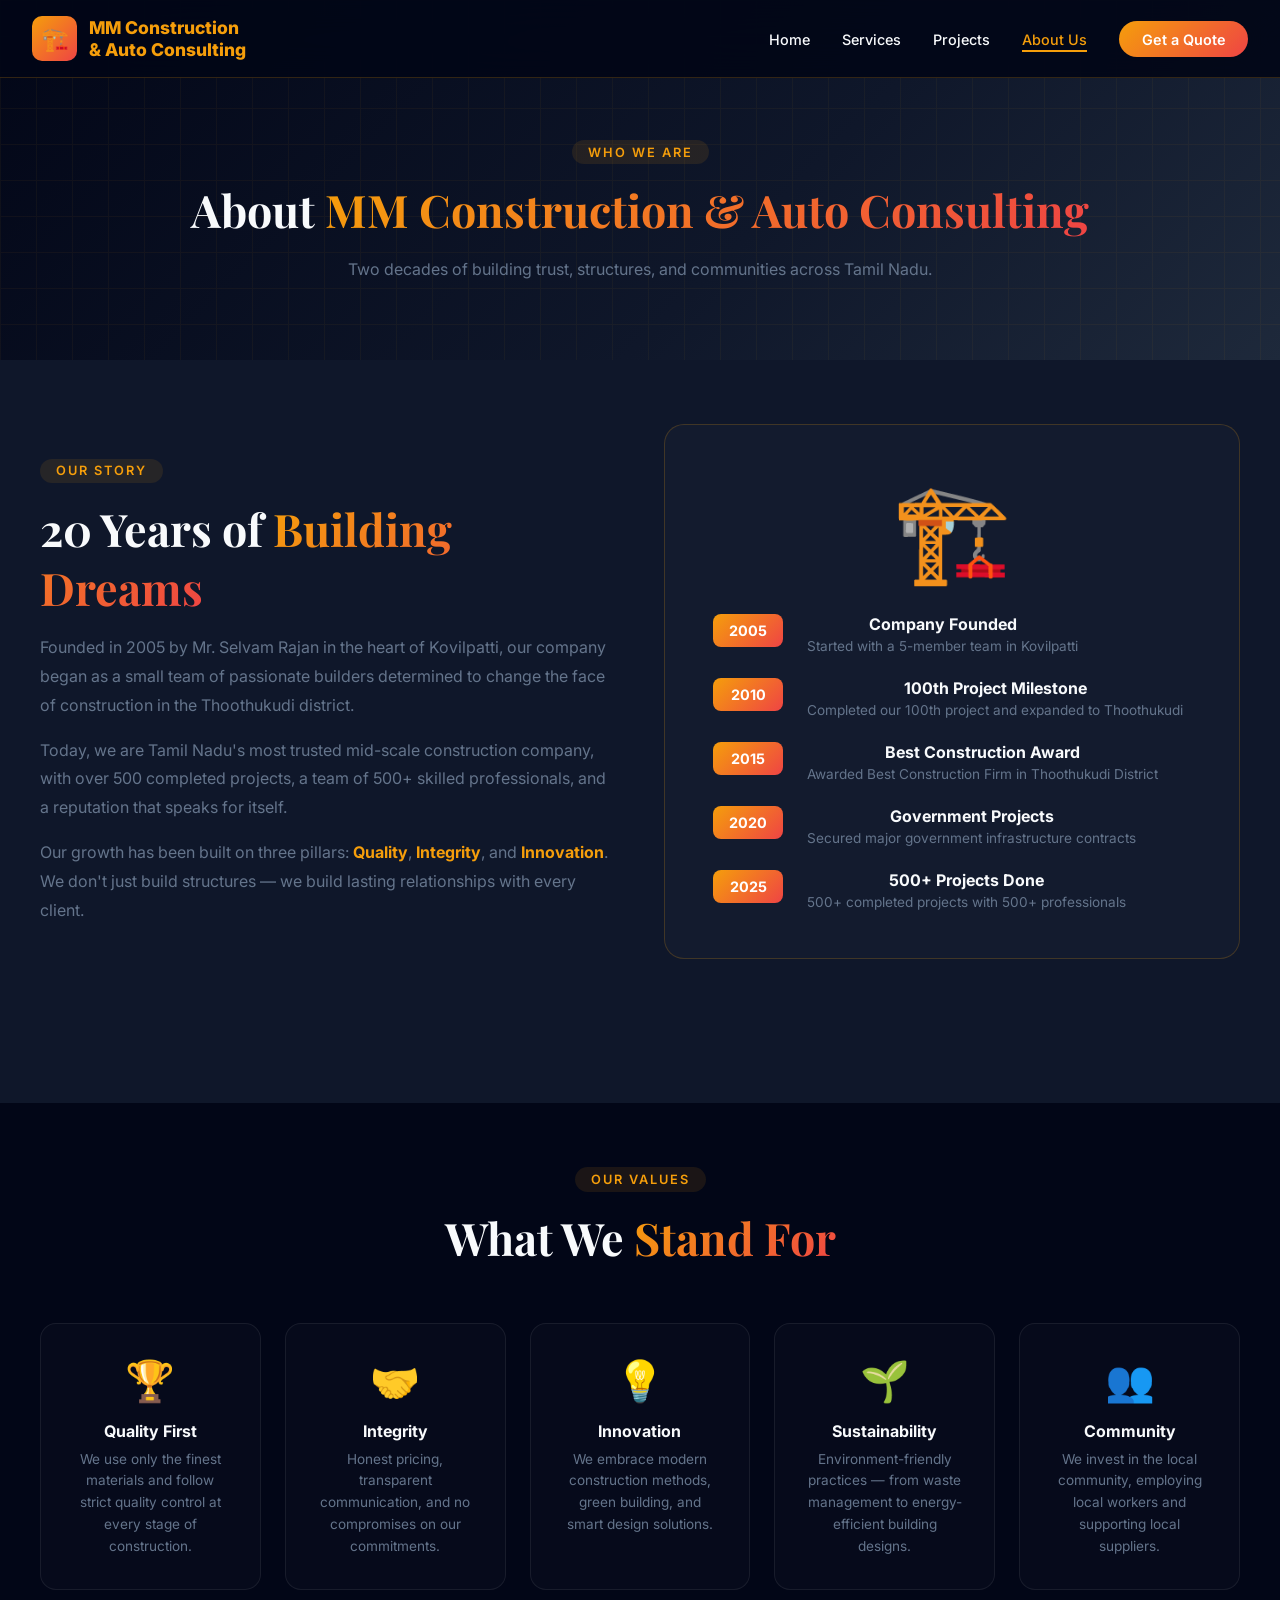
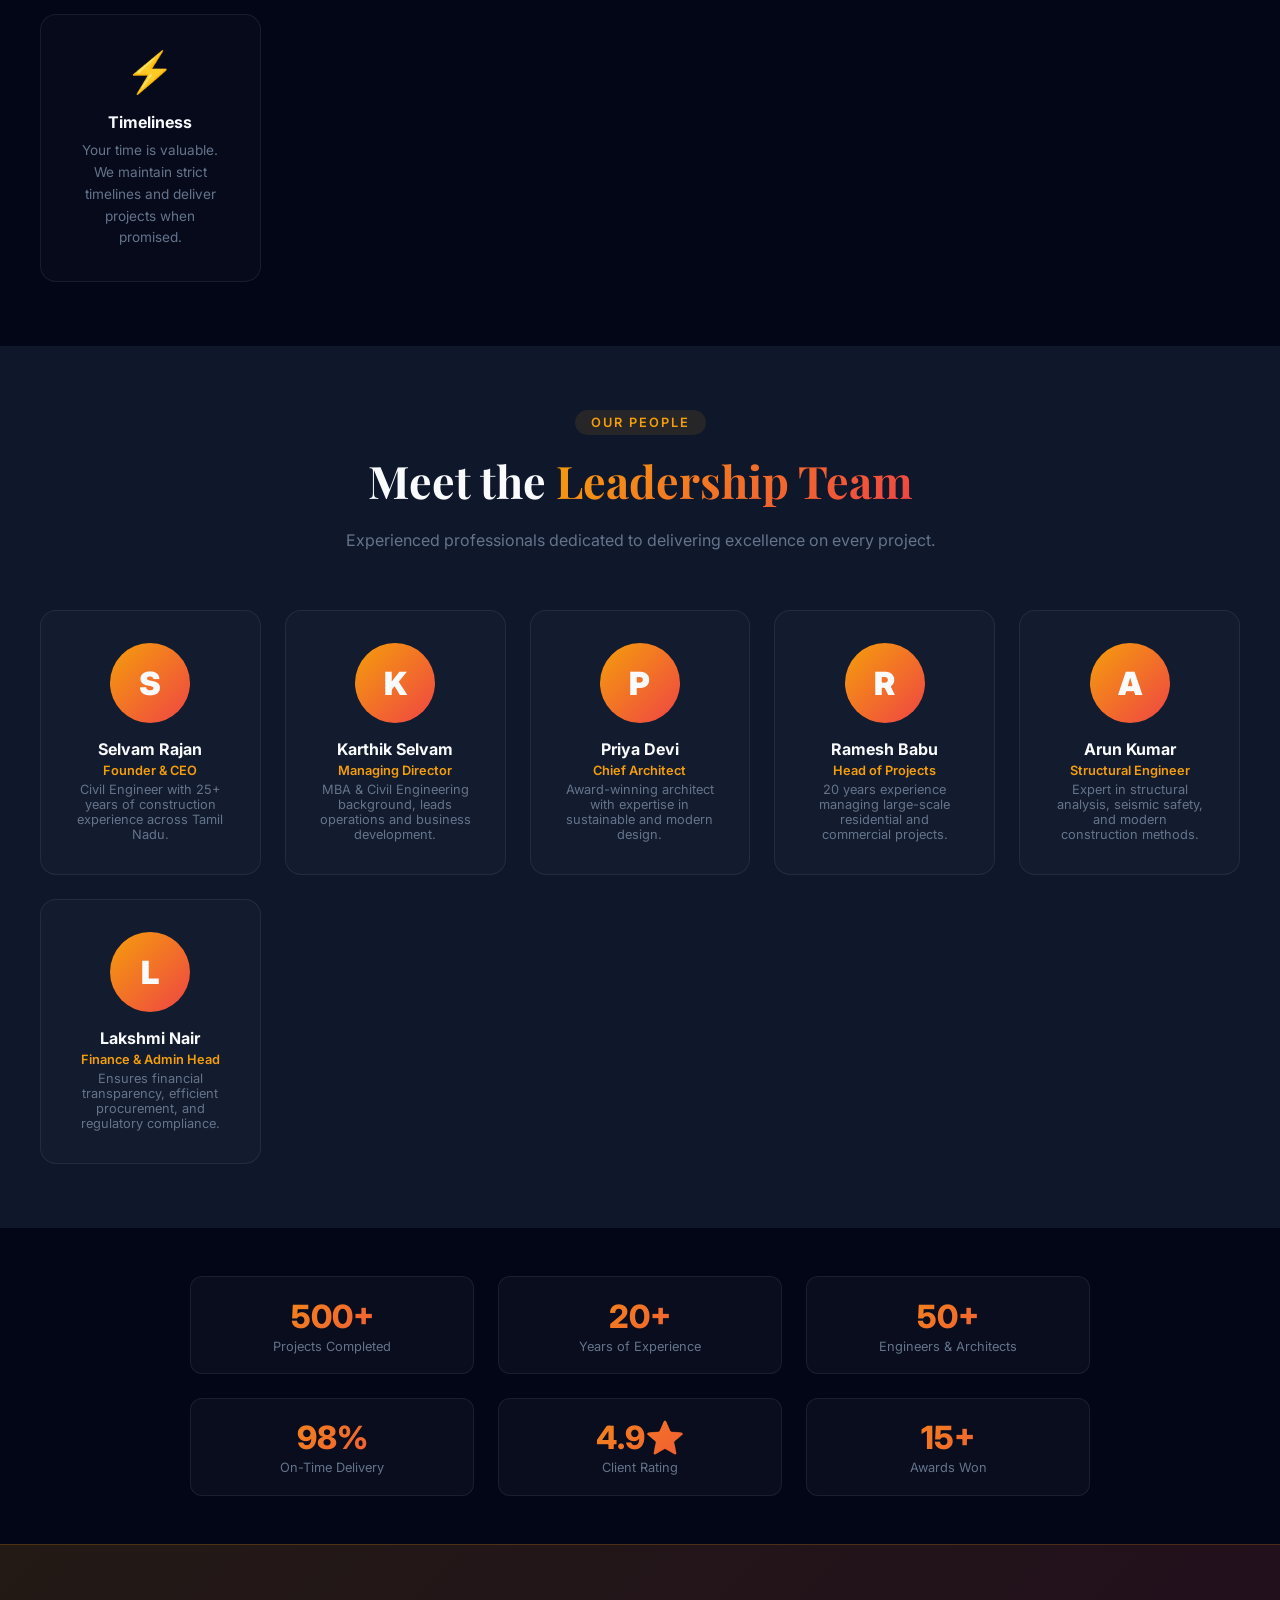
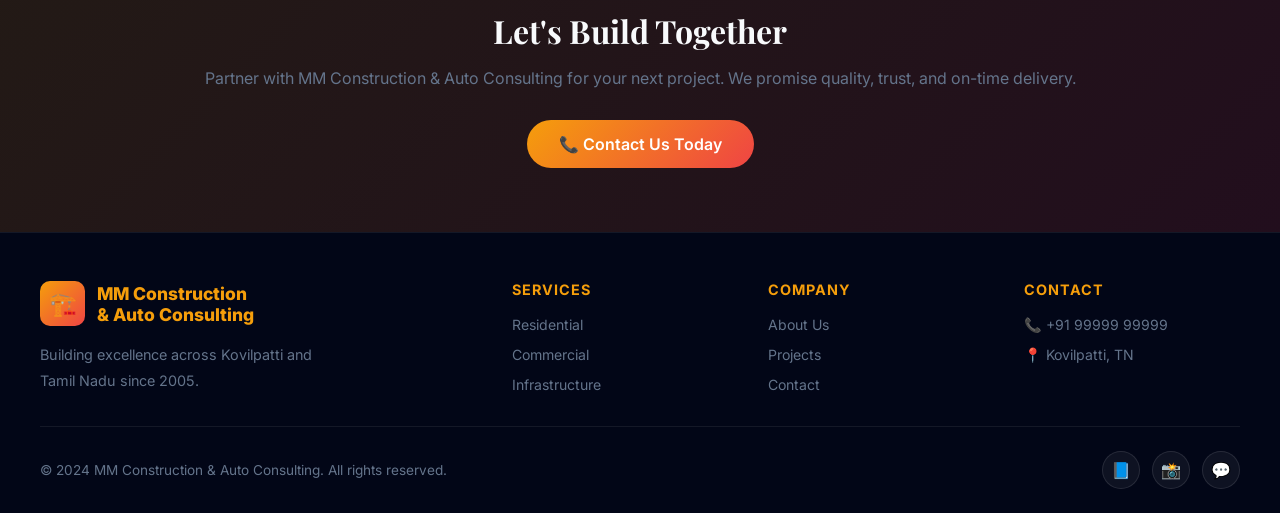
==== commit 87aca2b1: "Add Elite Auto Consulting page and style updates" ====
--- a/about.html
+++ b/about.html
@@ -3,8 +3,8 @@
 <head>
   <meta charset="UTF-8"/>
   <meta name="viewport" content="width=device-width, initial-scale=1.0"/>
-  <meta name="description" content="About Santhosh Construction – 20+ years of building excellence in Tamil Nadu. Meet our leadership team and learn our story."/>
-  <title>About Us | Santhosh Construction</title>
+  <meta name="description" content="About MM Construction & Auto Consulting – 20+ years of building excellence in Tamil Nadu. Meet our leadership team and learn our story."/>
+  <title>About Us | MM Construction & Auto Consulting</title>
   <link rel="stylesheet" href="style.css"/>
   <style>
     .page-hero {
@@ -106,7 +106,7 @@
 <nav id="navbar">
   <a href="index.html" class="nav-logo">
     <div class="logo-icon">🏗️</div>
-    <div class="logo-text"><span>Santhosh</span><span>Construction</span></div>
+    <div class="logo-text" style="font-size: 0.85rem; line-height: 1.2; display: flex; flex-direction: column;"><span>MM Construction</span><span>& Auto Consulting</span></div>
   </a>
   <ul class="nav-links">
     <li><a href="index.html">Home</a></li>
@@ -128,7 +128,7 @@
 <div class="page-hero">
   <div style="position:relative;">
     <div class="section-tag">Who We Are</div>
-    <h1 class="section-title">About <span class="highlight">Santhosh Construction</span></h1>
+    <h1 class="section-title">About <span class="highlight">MM Construction & Auto Consulting</span></h1>
     <p class="section-desc">Two decades of building trust, structures, and communities across Tamil Nadu.</p>
   </div>
 </div>
@@ -302,7 +302,7 @@
 <section style="background: linear-gradient(135deg, #f59e0b22, #ef444422); border-top: 1px solid rgba(245,158,11,0.2); padding: 4rem 2rem; text-align:center;">
   <div class="container">
     <h2 style="font-family:'Playfair Display',serif; font-size:2rem; margin-bottom:1rem;">Let's Build Together</h2>
-    <p style="color:var(--gray); margin-bottom:2rem;">Partner with Santhosh Construction for your next project. We promise quality, trust, and on-time delivery.</p>
+    <p style="color:var(--gray); margin-bottom:2rem;">Partner with MM Construction & Auto Consulting for your next project. We promise quality, trust, and on-time delivery.</p>
     <a href="contact.html" class="btn-primary">📞 Contact Us Today</a>
   </div>
 </section>
@@ -310,7 +310,7 @@
 <footer>
   <div class="footer-grid">
     <div class="footer-brand">
-      <a href="index.html" class="nav-logo"><div class="logo-icon">🏗️</div><div class="logo-text"><span>Santhosh</span><span>Construction</span></div></a>
+      <a href="index.html" class="nav-logo"><div class="logo-icon">🏗️</div><div class="logo-text" style="font-size: 0.85rem; line-height: 1.2; display: flex; flex-direction: column;"><span>MM Construction</span><span>& Auto Consulting</span></div></a>
       <p>Building excellence across Kovilpatti and Tamil Nadu since 2005.</p>
     </div>
     <div class="footer-col"><h4>Services</h4><ul><li><a href="services.html">Residential</a></li><li><a href="services.html">Commercial</a></li><li><a href="services.html">Infrastructure</a></li></ul></div>
@@ -318,7 +318,7 @@
     <div class="footer-col"><h4>Contact</h4><ul><li><a href="tel:+919999999999">📞 +91 99999 99999</a></li><li><a href="#">📍 Kovilpatti, TN</a></li></ul></div>
   </div>
   <div class="footer-bottom">
-    <p>© 2024 Santhosh Construction. All rights reserved.</p>
+    <p>© 2024 MM Construction & Auto Consulting. All rights reserved.</p>
     <div class="social-links">
       <a href="#" class="social-link">📘</a>
       <a href="#" class="social-link">📸</a>
--- a/style.css
+++ b/style.css
@@ -72,19 +72,11 @@
   flex-direction: column;
 }
 
-.nav-logo .logo-text span:first-child {
+.nav-logo .logo-text span {
   font-size: 1.1rem;
   font-weight: 800;
   color: var(--primary);
-  line-height: 1;
-}
-
-.nav-logo .logo-text span:last-child {
-  font-size: 0.65rem;
-  font-weight: 400;
-  color: var(--gray);
-  letter-spacing: 2px;
-  text-transform: uppercase;
+  line-height: 1.2;
 }
 
 .nav-links {
@@ -172,7 +164,9 @@
 .hero-bg {
   position: absolute;
   inset: 0;
-  background: linear-gradient(135deg, #020617 0%, #0f172a 50%, #1e293b 100%);
+  background: linear-gradient(rgba(2, 6, 23, 0.7), rgba(2, 6, 23, 0.7)), url('hero-bg.png');
+  background-size: cover;
+  background-position: center;
 }
 
 .hero-bg::before {
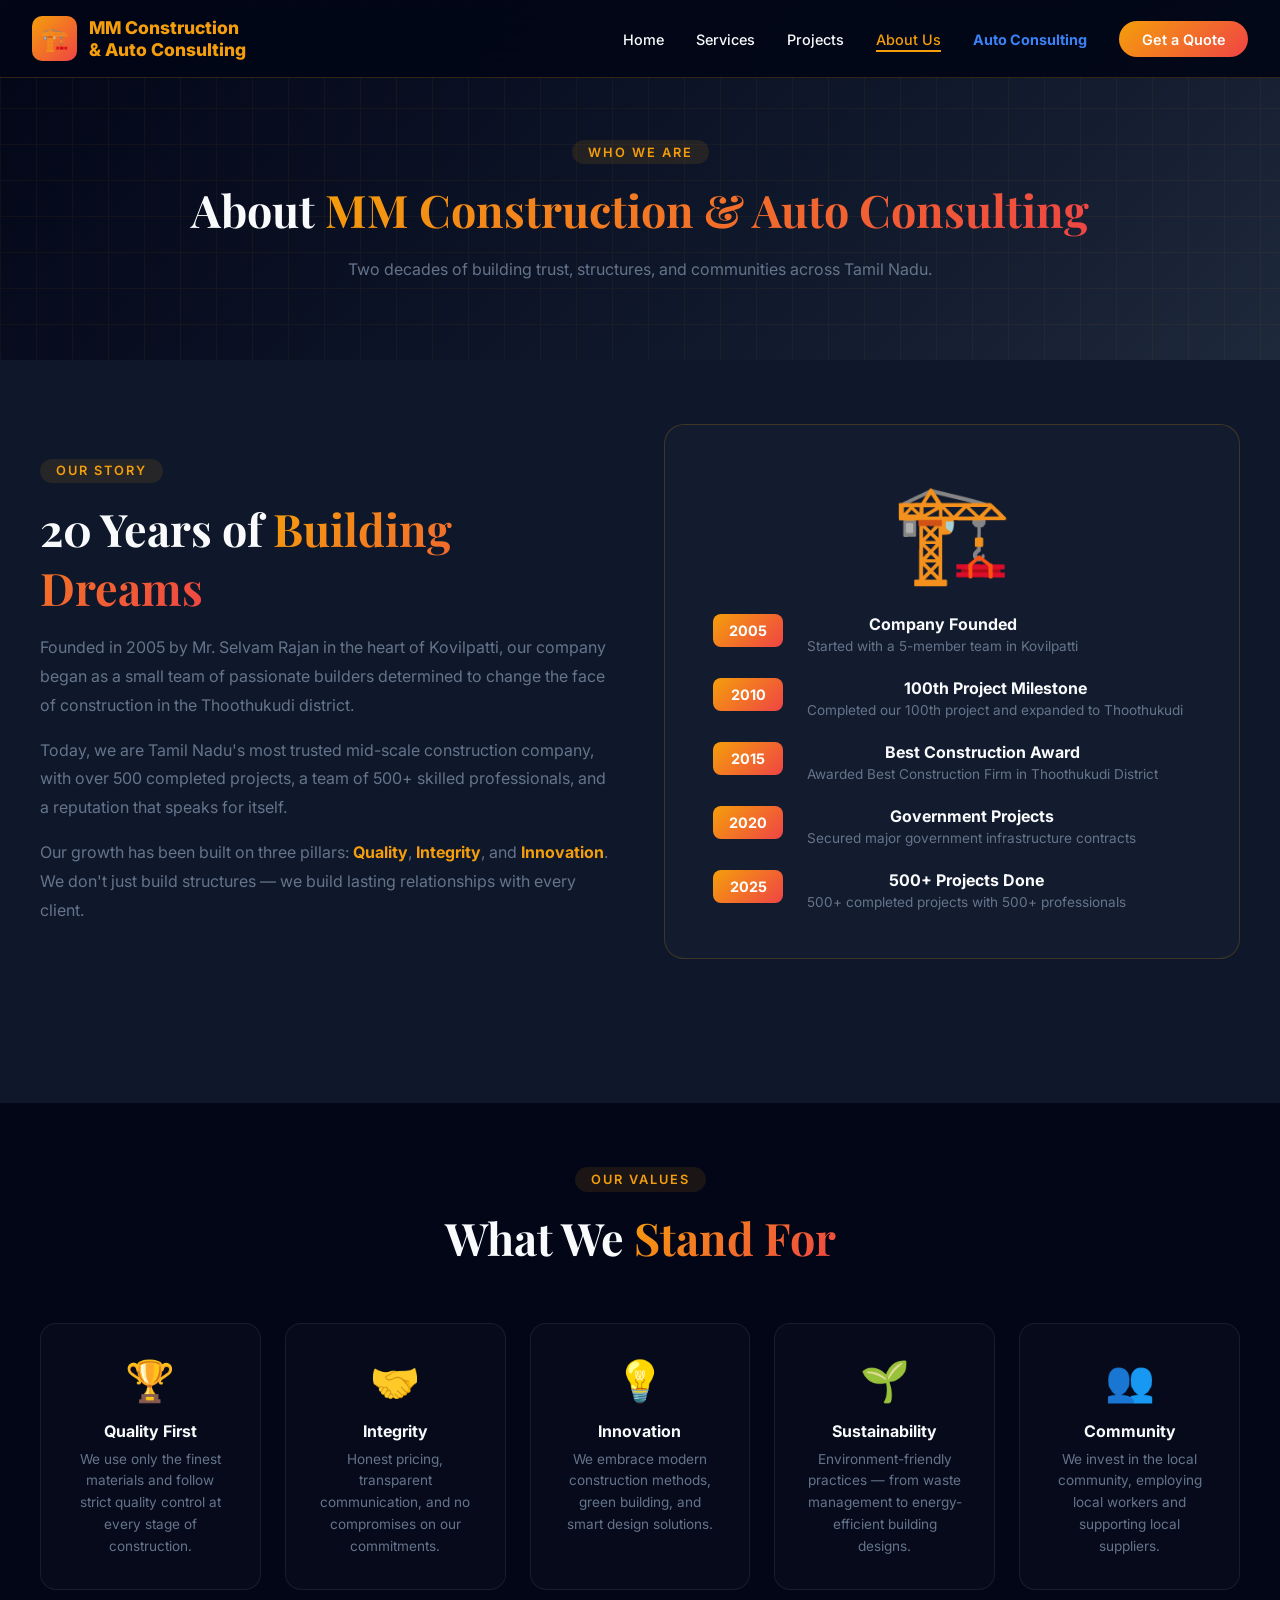
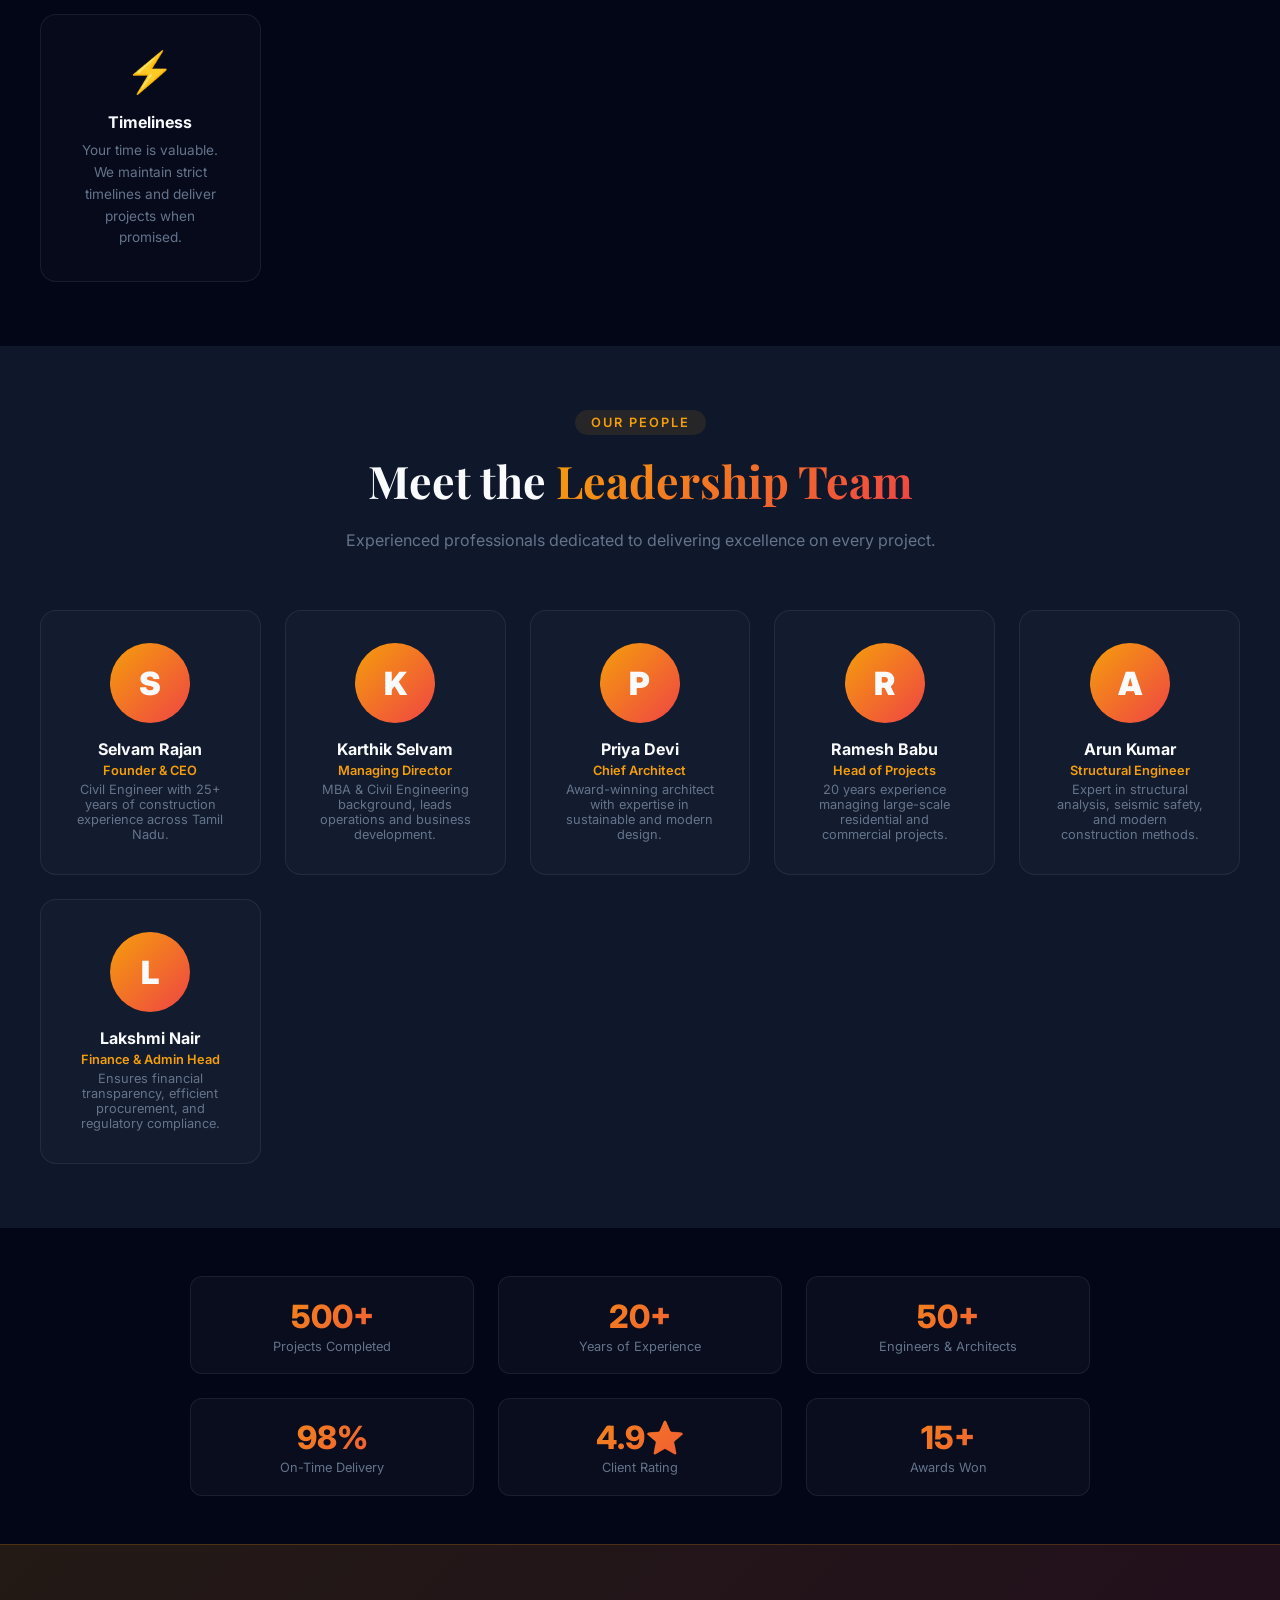
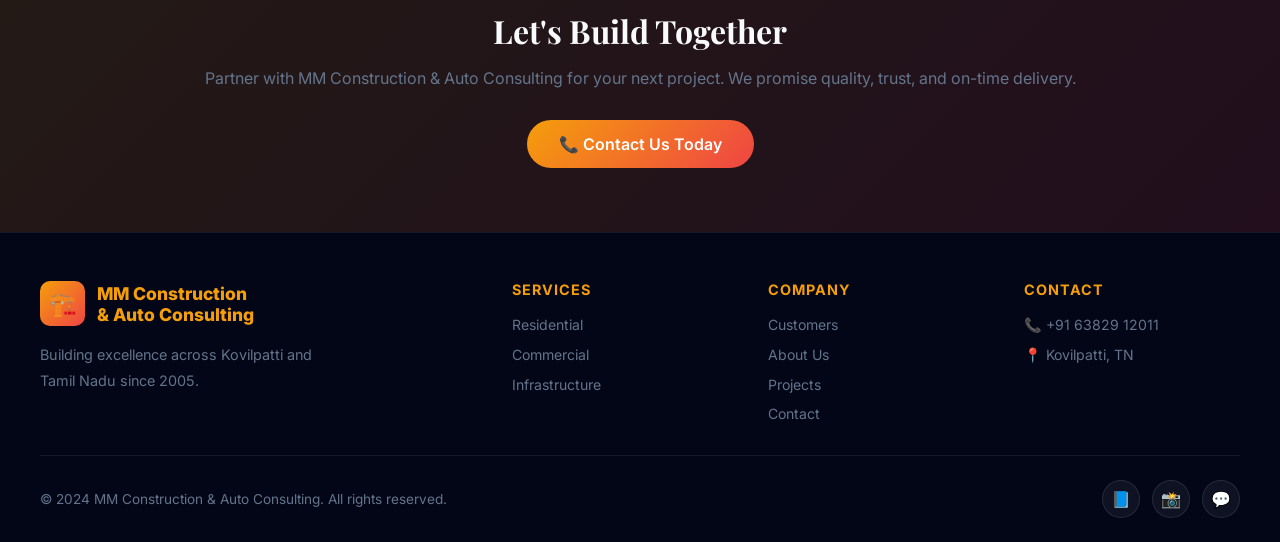
==== commit b6c20b29: "feat: integrate happy customers page, add WhatsApp/Call contact features, and align Auto Consulting " ====
--- a/about.html
+++ b/about.html
@@ -1,4 +1,4 @@
-<!DOCTYPE html>
+﻿<!DOCTYPE html>
 <html lang="en">
 <head>
   <meta charset="UTF-8"/>
@@ -113,6 +113,7 @@
     <li><a href="services.html">Services</a></li>
     <li><a href="projects.html">Projects</a></li>
     <li><a href="about.html" class="active">About Us</a></li>
+    <li><a href="auto-consulting.html" style="color: #3b82f6; font-weight: 700;">Auto Consulting</a></li>
     <li><a href="contact.html" class="nav-cta">Get a Quote</a></li>
   </ul>
   <button class="hamburger" id="hamburger"><span></span><span></span><span></span></button>
@@ -121,6 +122,7 @@
   <a href="index.html">🏠 Home</a>
   <a href="services.html">🔧 Services</a>
   <a href="projects.html">🏢 Projects</a>
+  <a href="customers.html">🤝 Customers</a>
   <a href="about.html">ℹ️ About Us</a>
   <a href="contact.html">📞 Get a Quote</a>
 </div>
@@ -314,8 +316,9 @@
       <p>Building excellence across Kovilpatti and Tamil Nadu since 2005.</p>
     </div>
     <div class="footer-col"><h4>Services</h4><ul><li><a href="services.html">Residential</a></li><li><a href="services.html">Commercial</a></li><li><a href="services.html">Infrastructure</a></li></ul></div>
-    <div class="footer-col"><h4>Company</h4><ul><li><a href="about.html">About Us</a></li><li><a href="projects.html">Projects</a></li><li><a href="contact.html">Contact</a></li></ul></div>
-    <div class="footer-col"><h4>Contact</h4><ul><li><a href="tel:+919999999999">📞 +91 99999 99999</a></li><li><a href="#">📍 Kovilpatti, TN</a></li></ul></div>
+    <div class="footer-col"><h4>Company</h4><ul><li><a href="customers.html">Customers</a></li>
+    <li><a href="about.html">About Us</a></li><li><a href="projects.html">Projects</a></li><li><a href="contact.html">Contact</a></li></ul></div>
+    <div class="footer-col"><h4>Contact</h4><ul><li><a href="tel:+916382912011">📞 +91 63829 12011</a></li><li><a href="#">📍 Kovilpatti, TN</a></li></ul></div>
   </div>
   <div class="footer-bottom">
     <p>© 2024 MM Construction & Auto Consulting. All rights reserved.</p>
--- a/style.css
+++ b/style.css
@@ -299,6 +299,17 @@
   color: var(--primary);
 }
 
+.btn-auto {
+  border-color: #3b82f6 !important;
+  color: #3b82f6 !important;
+}
+
+.btn-auto:hover {
+  background: rgba(59, 130, 246, 0.1) !important;
+  color: #60a5fa !important;
+  border-color: #60a5fa !important;
+}
+
 .hero-stats {
   display: grid;
   grid-template-columns: repeat(3, 1fr);
